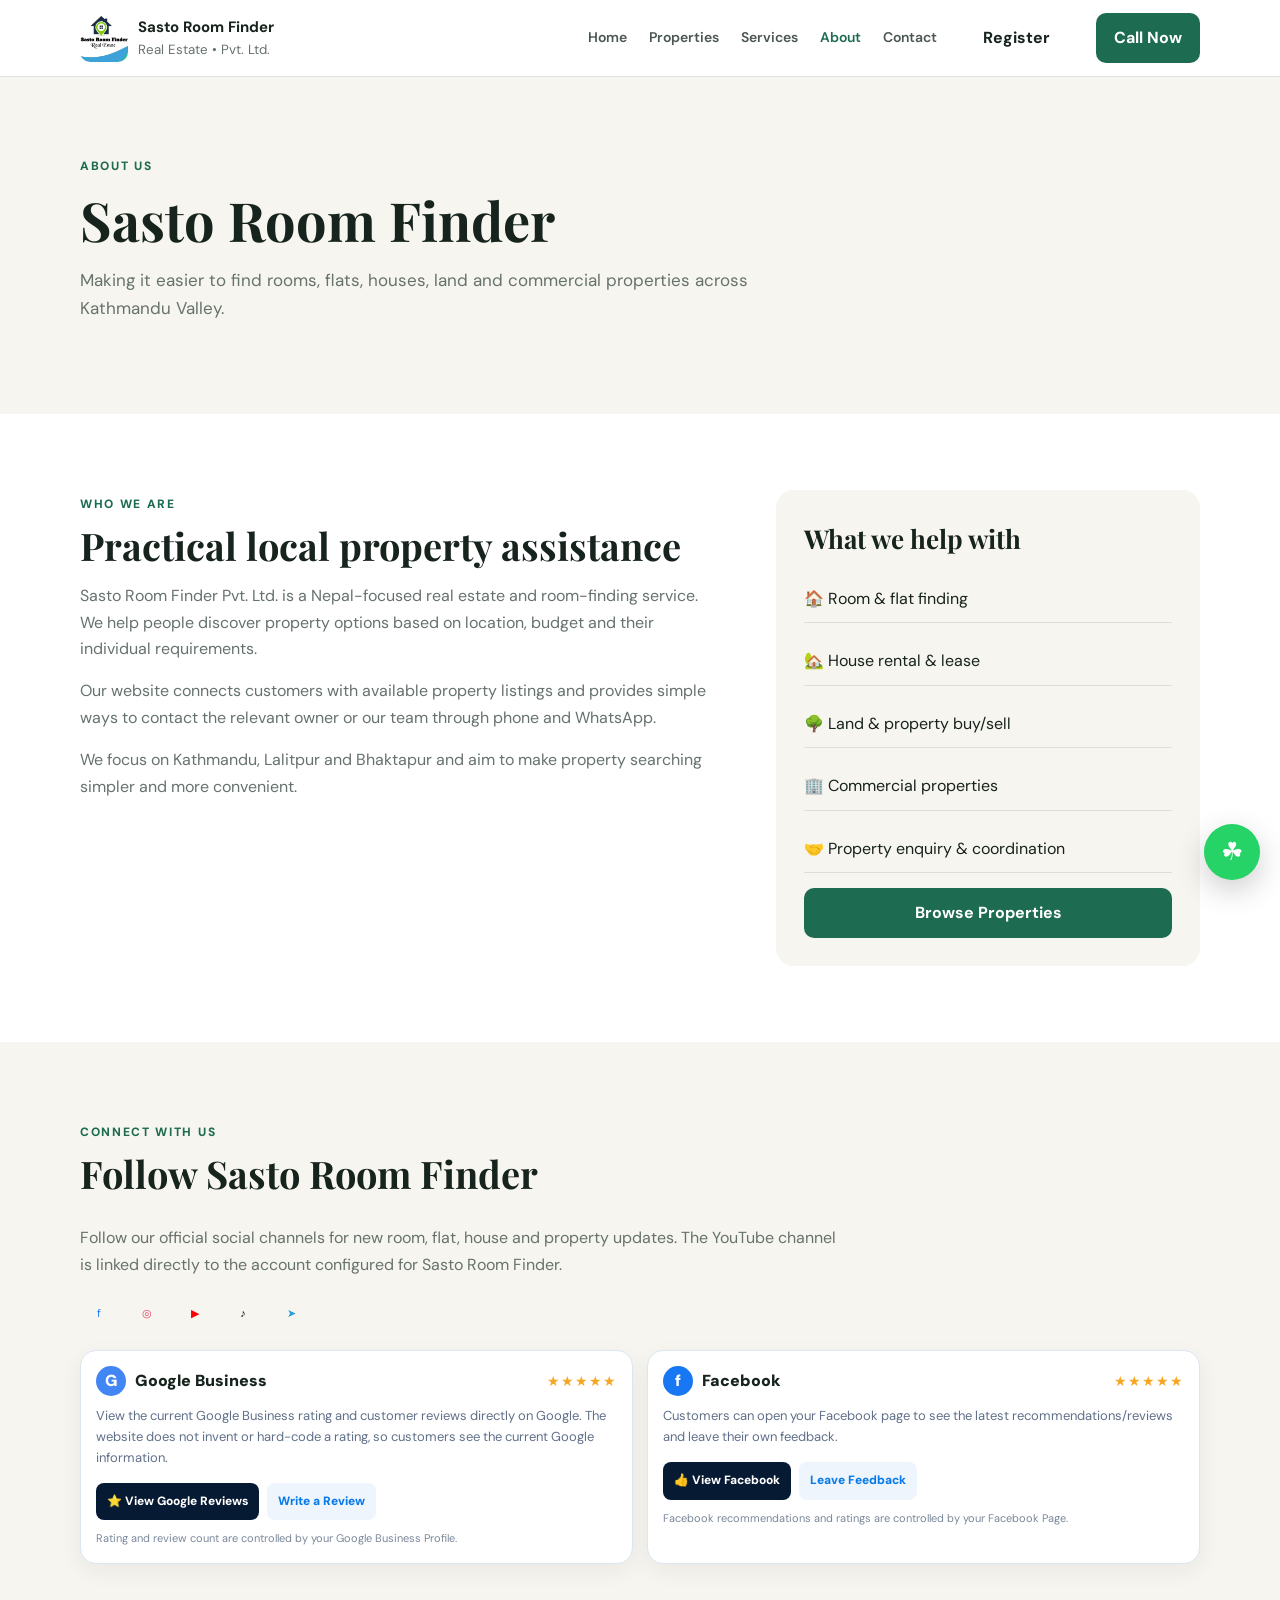
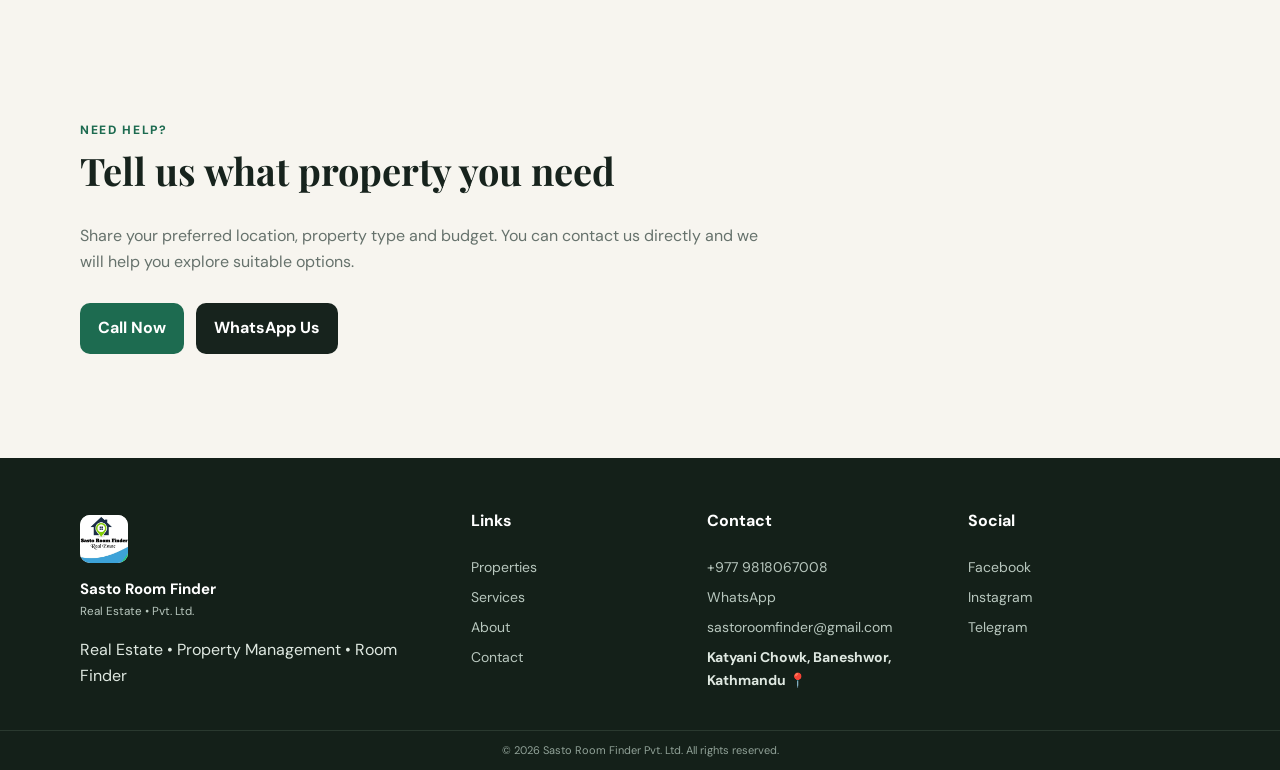
==== about.html @ 605334b8 "Use original-style social media brand icons" ====
<!doctype html>
<html lang="en">
<head>
<meta charset="utf-8">
<meta name="robots" content="index,follow,max-image-preview:large,max-snippet:-1,max-video-preview:-1">
  <meta name="theme-color" content="#071a33">
  <meta name="viewport" content="width=device-width,initial-scale=1">
  <link rel="canonical" href="https://www.sastoroomfinder.com.np/about.html">
<title>About | Sasto Room Finder Pvt. Ltd.</title>
  <meta name="description" content="Learn about Sasto Room Finder, a Nepal-focused room and real estate service helping people find properties across Kathmandu, Lalitpur and Bhaktapur.">
  <meta name="keywords" content="Sasto Room Finder Nepal, real estate Kathmandu, room finder Kathmandu, property service Nepal">
<meta property="og:locale" content="en_NP">
<meta property="og:site_name" content="Sasto Room Finder">
<meta property="og:title" content="About | Sasto Room Finder Pvt. Ltd.">
  <meta property="og:description" content="Learn about Sasto Room Finder, a Nepal-focused room and real estate service helping people find properties across Kathmandu, Lalitpur and Bhaktapur.">
  <meta property="og:type" content="website">
  <meta property="og:url" content="https://www.sastoroomfinder.com.np/about.html">
  <meta property="og:image" content="https://www.sastoroomfinder.com.np/official-logo.jpg">
  <meta name="twitter:card" content="summary">
  <link rel="stylesheet" href="styles.css"><link rel="stylesheet" href="https://cdnjs.cloudflare.com/ajax/libs/font-awesome/6.5.2/css/all.min.css">
<script type="application/ld+json">{"@context":"https://schema.org","@type":"BreadcrumbList","itemListElement":[{"@type":"ListItem","position":1,"name":"Sasto Room Finder","item":"https://www.sastoroomfinder.com.np/"},{"@type":"ListItem","position":2,"name":"About","item":"https://www.sastoroomfinder.com.np/about.html"}]}</script>
<style>
.srf-socials{display:flex;align-items:center;flex-wrap:wrap;gap:10px;margin-top:14px}
.srf-social{display:inline-flex;align-items:center;justify-content:center;width:38px;height:38px;border:0;border-radius:50%;background:transparent;color:#071a33;text-decoration:none;font-size:21px;line-height:1;transition:transform .2s,opacity .2s}
.srf-social:hover{transform:translateY(-2px);opacity:.82}
.srf-social .srf-icon{display:inline-flex;align-items:center;justify-content:center;width:auto;height:auto;border-radius:0;background:transparent!important;color:inherit!important;font-size:inherit;font-weight:400}
.srf-fb{color:#1877f2}.srf-ig{color:#E4405F}.srf-yt{color:#FF0000}.srf-tt{color:#111}.srf-tg{color:#229ED9}
.srf-reviews{margin-top:18px;display:grid;grid-template-columns:repeat(2,minmax(0,1fr));gap:14px}
.srf-review-card{background:#fff;border:1px solid #dbe6f1;border-radius:16px;padding:15px;box-shadow:0 7px 22px rgba(7,26,51,.06)}
.srf-review-head{display:flex;align-items:center;justify-content:space-between;gap:10px}.srf-review-brand{display:flex;align-items:center;gap:9px;font-weight:900}.srf-review-brand .srf-icon{width:25px;height:25px}
.srf-stars{letter-spacing:1px;color:#f5a623;font-size:14px}
.srf-review-card p{color:#607089;line-height:1.6;margin:10px 0 14px;font-size:13px}
.srf-review-actions{display:flex;flex-wrap:wrap;gap:8px}.srf-review-actions a{display:inline-flex;align-items:center;gap:6px;padding:9px 11px;border-radius:8px;background:#071a33;color:#fff;text-decoration:none;font-weight:800;font-size:12px}.srf-review-actions a.light{background:#eef5fc;color:#0879e8}
.srf-review-note{font-size:11px;color:#7a8799;margin-top:9px}
@media(max-width:700px){.srf-reviews{grid-template-columns:1fr}.srf-social{width:36px;height:36px;font-size:20px}}.srf-social{padding:4px}.srf-social .srf-icon{width:22px;height:22px;font-size:11px}}
</style></head>
<body>
<header class="topbar">
  <div class="container nav">
    <a class="brand" href="index.html">
      <img class="official-logo" src="official-logo.jpg" alt="Sasto Room Finder Real Estate">
      <span><b>Sasto Room Finder</b><small>Real Estate • Pvt. Ltd.</small></span>
    </a>
    <a class="owner-register-icon" href="owner-register.html" aria-label="House Owner Registration" title="Register as House Owner">👤+</a><button class="menu" aria-label="Open menu" aria-expanded="false">☰</button>
    <nav>
      <a href="index.html">Home</a>
      <a href="properties.html">Properties</a>
      <a href="services.html">Services</a>
      <a class="active" href="about.html">About</a>
      <a href="contact.html">Contact</a>
    </nav>
    <a class="btn btn-light nav-register" href="owner-register.html">Register</a>
    <a class="btn btn-primary nav-call" href="tel:+9779818067008">Call Now</a>
  </div>
</header>

<main>
<section class="page-hero">
  <div class="container">
    <span class="eyebrow">About us</span>
    <h1>Sasto Room Finder</h1>
    <p>Making it easier to find rooms, flats, houses, land and commercial properties across Kathmandu Valley.</p>
  </div>
</section>

<section class="section">
  <div class="container about-grid">
    <div>
      <span class="eyebrow">Who we are</span>
      <h2>Practical local property assistance</h2>
      <p>Sasto Room Finder Pvt. Ltd. is a Nepal-focused real estate and room-finding service. We help people discover property options based on location, budget and their individual requirements.</p>
      <p>Our website connects customers with available property listings and provides simple ways to contact the relevant owner or our team through phone and WhatsApp.</p>
      <p>We focus on Kathmandu, Lalitpur and Bhaktapur and aim to make property searching simpler and more convenient.</p>
    </div>

    <div class="about-box">
      <b>What we help with</b>
      <span>🏠 Room & flat finding</span>
      <span>🏡 House rental & lease</span>
      <span>🌳 Land & property buy/sell</span>
      <span>🏢 Commercial properties</span>
      <span>🤝 Property enquiry & coordination</span>
      <a class="btn btn-primary" href="properties.html">Browse Properties</a>
    </div>
  </div>
</section>

<section class="section alt">
  <div class="container">
    <div class="section-head"><div><span class="eyebrow">Connect with us</span><h2>Follow Sasto Room Finder</h2></div></div>
    <p style="max-width:760px;color:var(--muted)">Follow our official social channels for new room, flat, house and property updates. The YouTube channel is linked directly to the account configured for Sasto Room Finder.</p>
    <div class="srf-socials" aria-label="Sasto Room Finder social media">
<a class="srf-social srf-fb" href="https://www.facebook.com/100064213865360" target="_blank" rel="noopener" aria-label="Facebook" title="Facebook"><span class="srf-icon">f</span></a>
<a class="srf-social srf-ig" href="https://www.instagram.com/sasto_room_finder_official?stkn=MWVwaGZ1cXJmcnh5Zw==" target="_blank" rel="noopener" aria-label="Instagram" title="Instagram"><span class="srf-icon">◎</span></a>
<a class="srf-social srf-yt" href="https://youtube.com/@sastoroomfinder?si=jG1Jx1vw2k0mih7f" target="_blank" rel="noopener" aria-label="YouTube" title="YouTube"><span class="srf-icon">▶</span></a>
<a class="srf-social srf-tt" href="https://www.tiktok.com/@sastoroomfinder" target="_blank" rel="noopener" aria-label="TikTok" title="TikTok"><span class="srf-icon">♪</span></a>
<a class="srf-social srf-tg" href="https://t.me/sastoroomfinder" target="_blank" rel="noopener" aria-label="Telegram" title="Telegram"><span class="srf-icon">➤</span></a>
</div>
    <div class="srf-reviews">
<div class="srf-review-card">
<div class="srf-review-head"><div class="srf-review-brand"><span class="srf-icon" style="background:#4285f4;width:30px;height:30px;border-radius:50%;display:grid;place-items:center;color:#fff;font-weight:900">G</span>Google Business</div><div class="srf-stars" aria-label="Google reviews">★★★★★</div></div>
<p>View the current Google Business rating and customer reviews directly on Google. The website does not invent or hard-code a rating, so customers see the current Google information.</p>
<div class="srf-review-actions"><a href="https://www.google.com/maps/search/?api=1&query=Sasto+Room+Finder+Pvt.+Ltd.%2C+Katyani+Chowk%2C+Baneshwor%2C+Kathmandu" target="_blank" rel="noopener">⭐ View Google Reviews</a><a class="light" href="https://www.google.com/maps/search/?api=1&query=Sasto+Room+Finder+Pvt.+Ltd.%2C+Katyani+Chowk%2C+Baneshwor%2C+Kathmandu" target="_blank" rel="noopener">Write a Review</a></div>
<div class="srf-review-note">Rating and review count are controlled by your Google Business Profile.</div>
</div>
<div class="srf-review-card">
<div class="srf-review-head"><div class="srf-review-brand"><span class="srf-icon" style="background:#1877f2;width:30px;height:30px;border-radius:50%;display:grid;place-items:center;color:#fff;font-weight:900">f</span>Facebook</div><div class="srf-stars" aria-label="Facebook recommendations">★★★★★</div></div>
<p>Customers can open your Facebook page to see the latest recommendations/reviews and leave their own feedback.</p>
<div class="srf-review-actions"><a href="https://www.facebook.com/100064213865360" target="_blank" rel="noopener">👍 View Facebook</a><a class="light" href="https://www.facebook.com/100064213865360" target="_blank" rel="noopener">Leave Feedback</a></div>
<div class="srf-review-note">Facebook recommendations and ratings are controlled by your Facebook Page.</div>
</div>
</div>
  </div>
</section><section class="section alt">
  <div class="container">
    <div class="section-head">
      <div>
        <span class="eyebrow">Need help?</span>
        <h2>Tell us what property you need</h2>
      </div>
    </div>
    <p style="max-width:700px;color:var(--muted)">Share your preferred location, property type and budget. You can contact us directly and we will help you explore suitable options.</p>
    <div class="hero-actions">
      <a class="btn btn-primary" href="tel:+9779818067008">Call Now</a>
      <a class="btn btn-dark" href="https://wa.me/9779818067008" target="_blank" rel="noopener">WhatsApp Us</a>
    </div>
  </div>
</section>
</main>

<footer>
  <div class="container footer-grid">
    <div>
      <a class="brand light-brand" href="index.html">
        <img class="official-logo" src="official-logo.jpg" alt="Sasto Room Finder Real Estate">
        <span><b>Sasto Room Finder</b><small>Real Estate • Pvt. Ltd.</small></span>
      </a>
      <p>Real Estate • Property Management • Room Finder</p>
    </div>
    <div>
      <h4>Links</h4>
      <a href="properties.html">Properties</a>
      <a href="services.html">Services</a>
      <a href="about.html">About</a>
      <a href="contact.html">Contact</a>
    </div>
    <div>
      <h4>Contact</h4>
      <a href="tel:+9779818067008">+977 9818067008</a>
      <a href="https://wa.me/9779818067008" target="_blank" rel="noopener">WhatsApp</a>
      <a href="mailto:sastoroomfinder@gmail.com">sastoroomfinder@gmail.com</a>
      <a href="https://www.google.com/maps/search/?api=1&query=Sasto+Room+Finder+Pvt.+Ltd.%2C+Katyani+Chowk%2C+Baneshwor%2C+Kathmandu" target="_blank" rel="noopener">Katyani Chowk, Baneshwor, Kathmandu 📍</a>
    </div>
    <div>
      <h4>Social</h4>
      <a href="https://www.facebook.com/100064213865360" target="_blank" rel="noopener">Facebook</a>
      <a href="https://www.instagram.com/sasto_room_finder_official?stkn=MWVwaGZ1cXJmcnh5Zw==" target="_blank" rel="noopener">Instagram</a>
      <a href="https://t.me/sastoroomfinder" target="_blank" rel="noopener">Telegram</a>
    </div>
  </div>
  <div class="copyright">© 2026 Sasto Room Finder Pvt. Ltd. All rights reserved.</div>
</footer>

<a class="floating-wa" href="https://wa.me/9779818067008" target="_blank" aria-label="WhatsApp">☘</a>

<script src="script.js"></script>
</body>
</html>
---- styles.css ----
@import url('https://fonts.googleapis.com/css2?family=DM+Sans:wght@400;500;600;700&family=Playfair+Display:wght@600;700&display=swap');
:root{--ink:#17231d;--muted:#66726c;--brand:#1d6b50;--brand2:#124a38;--cream:#f7f5ef;--line:#dfe4df;--white:#fff}*{box-sizing:border-box}body{margin:0;color:var(--ink);font-family:'DM Sans',sans-serif;background:#fff;line-height:1.65}a{color:inherit;text-decoration:none}.container{width:min(1120px,92%);margin:auto}.topbar{position:sticky;top:0;z-index:10;background:rgba(255,255,255,.96);backdrop-filter:blur(12px);border-bottom:1px solid var(--line)}.nav{height:76px;display:flex;align-items:center;gap:28px}.brand{display:flex;align-items:center;gap:10px;min-width:220px}.brand-mark{display:grid;place-items:center;width:44px;height:44px;border-radius:12px;background:var(--brand);color:#fff;font-weight:800;font-size:12px}.brand-logo{width:52px;height:52px;object-fit:contain;border-radius:12px;background:#fff;border:1px solid var(--line)}.brand b{display:block;font-size:15px}.brand small{display:block;color:var(--muted)}nav{display:flex;gap:22px;margin-left:auto}nav a{font-weight:600;font-size:14px;color:#4b5650}nav a:hover,nav a.active{color:var(--brand)}.btn{display:inline-flex;align-items:center;justify-content:center;border:0;border-radius:10px;padding:12px 18px;font-weight:700;cursor:pointer;font-family:inherit}.btn-primary{background:var(--brand);color:#fff}.btn-dark{background:var(--ink);color:#fff}.btn-light{background:#fff;color:var(--ink)}.btn-outline-light{border:1px solid rgba(255,255,255,.65);color:#fff;margin-left:10px}.full{width:100%}.menu{display:none;background:none;border:0;font-size:24px}.hero{background:linear-gradient(135deg,#eff5ef,#faf8f1);padding:80px 0}.hero-grid{display:grid;grid-template-columns:1.15fr .85fr;gap:60px;align-items:center}.eyebrow,.mini-label{font-size:12px;text-transform:uppercase;letter-spacing:.14em;color:var(--brand);font-weight:800}.hero h1,.page-hero h1{font-family:'Playfair Display',serif;font-size:clamp(42px,6vw,70px);line-height:1.05;margin:14px 0}.hero h1 em{color:var(--brand);font-style:normal}.lead{font-size:18px;color:var(--muted);max-width:650px}.hero-actions{display:flex;gap:12px;margin:28px 0}.trust-row{display:flex;flex-wrap:wrap;gap:15px;color:#56625b;font-size:13px}.search-card{background:#fff;padding:28px;border:1px solid var(--line);border-radius:20px;box-shadow:0 20px 60px rgba(23,35,29,.08)}.search-card h2{margin:8px 0 20px}.search-card label,.contact-form label{display:block;font-size:13px;font-weight:700;margin:14px 0}.search-card input,.filters input,.filters select,.contact-form input,.contact-form select,.contact-form textarea{width:100%;margin-top:6px;padding:13px 14px;border:1px solid #d7ddd8;border-radius:9px;font:inherit;background:#fff}.chips{display:flex;gap:8px;flex-wrap:wrap;margin-bottom:14px}.chips a{padding:7px 10px;border:1px solid var(--line);border-radius:20px;font-size:12px}.section{padding:76px 0}.alt{background:var(--cream)}.section-head{display:flex;justify-content:space-between;align-items:end;margin-bottom:30px}.section h2{font-family:'Playfair Display',serif;font-size:38px;line-height:1.15;margin:7px 0 0}.text-link{color:var(--brand);font-weight:700}.cards{display:grid;grid-template-columns:repeat(3,1fr);gap:18px}.card{border:1px solid var(--line);padding:26px;border-radius:16px;background:#fff}.icon,.big-icon{font-size:30px}.card h3{margin-bottom:7px}.card p{color:var(--muted);margin:0}.property-grid{display:grid;grid-template-columns:repeat(4,1fr);gap:14px}.property-tile{background:#fff;border:1px solid var(--line);padding:25px;border-radius:15px;min-height:150px;display:flex;flex-direction:column;justify-content:end}.property-tile span{color:var(--brand);font-size:12px;font-weight:800}.property-tile b{font-size:20px;margin-top:8px}.property-tile small{color:var(--muted)}.rating{display:grid;grid-template-columns:1fr 360px;gap:50px;align-items:center}.rating-box{text-align:center;border:1px solid var(--line);border-radius:18px;padding:28px}.rating-box strong{font-size:54px;display:block}.stars{letter-spacing:5px;font-size:22px}.rating-box span,.rating-box small{display:block;color:var(--muted)}.rating-box small{font-size:11px;margin-top:10px}.cta{background:var(--brand);color:#fff;padding:60px 0}.cta h2{font-family:'Playfair Display',serif;font-size:40px;margin:5px 0}.cta p{opacity:.82}.cta-inner{display:flex;align-items:center;justify-content:space-between;gap:30px}.page-hero{background:var(--cream);padding:75px 0}.page-hero h1{font-size:54px}.page-hero p{max-width:700px;color:var(--muted);font-size:17px}.filters{display:grid;grid-template-columns:1fr 200px 130px;gap:10px;margin-bottom:28px}.listing-grid{display:grid;grid-template-columns:repeat(3,1fr);gap:18px}.listing{border:1px solid var(--line);border-radius:16px;overflow:hidden;background:#fff}.listing-photo{height:180px;background:linear-gradient(135deg,#dbe9df,#f0e7d7);display:grid;place-items:center;font-size:44px}.listing-body{padding:18px}.listing-body h3{margin:0 0 5px}.listing-body p{margin:4px 0;color:var(--muted);font-size:13px}.listing-price{font-weight:800;color:var(--brand);margin-top:12px}.service-list{display:grid;grid-template-columns:1fr 1fr;gap:18px}.service-list article{display:flex;gap:20px;border:1px solid var(--line);padding:25px;border-radius:16px}.service-list h2{font-family:'Playfair Display',serif;margin:0 0 6px}.service-list p{color:var(--muted);margin:0}.about-grid{display:grid;grid-template-columns:1.2fr .8fr;gap:60px}.about-grid p{color:var(--muted)}.about-box{background:var(--cream);border-radius:18px;padding:28px;display:flex;flex-direction:column;gap:15px}.about-box b{font-family:'Playfair Display',serif;font-size:26px}.about-box span{padding:10px 0;border-bottom:1px solid #ddd}.contact-grid{display:grid;grid-template-columns:.8fr 1.2fr;gap:40px}.contact-card{display:flex;gap:15px;padding:18px 0;border-bottom:1px solid var(--line)}.contact-card span{font-size:25px}.contact-card b{display:block}.contact-card a{color:var(--brand);font-weight:700}.contact-card p{margin:0;color:var(--muted)}.contact-form{border:1px solid var(--line);border-radius:18px;padding:28px}.contact-form h2{font-family:'Playfair Display',serif}.socials{display:flex;gap:10px;margin-top:20px;flex-wrap:wrap}.socials a{border:1px solid var(--line);padding:9px 13px;border-radius:20px}.floating-wa{position:fixed;right:20px;bottom:20px;width:56px;height:56px;border-radius:50%;background:#25d366;color:#fff;display:grid;place-items:center;font-size:25px;box-shadow:0 10px 30px rgba(0,0,0,.2);z-index:20}footer{background:#142019;color:#dfe8e1;padding:50px 0 0}.footer-grid{display:grid;grid-template-columns:1.4fr .8fr .9fr .9fr;gap:30px}.footer-grid h4{color:#fff;margin-top:0}.footer-grid a,.footer-grid span{display:block;color:#b8c7be;margin:7px 0;font-size:14px}.light-brand b{color:#fff}.light-brand small{color:#b8c7be}.copyright{border-top:1px solid #2a392f;margin-top:24px;padding:12px 0;text-align:center;color:#91a298;font-size:11px;line-height:1.35}@media(max-width:800px){.nav{height:68px}.nav-call,nav{display:none}.menu{display:block;margin-left:auto}.hero-grid,.rating,.about-grid,.contact-grid{grid-template-columns:1fr}.hero{padding:55px 0}.cards,.listing-grid,.property-grid,.service-list,.footer-grid{grid-template-columns:1fr 1fr}.section{padding:55px 0}.cta-inner{display:block}.cta .btn{margin-top:15px}.filters{grid-template-columns:1fr}.page-hero h1{font-size:44px}}@media(max-width:520px){.cards,.listing-grid,.property-grid,.service-list,.footer-grid{grid-template-columns:1fr}.hero-actions{flex-direction:column}.hero-actions .btn{width:100%}.brand{min-width:0}.brand b{font-size:13px}.section h2{font-size:32px}}

.official-logo{width:48px;height:48px;object-fit:contain;border-radius:10px;background:#fff}
.light-brand .official-logo{background:#fff}

.brand-details{padding-top:20px}.business-card-grid{display:grid;grid-template-columns:1fr 1fr;gap:50px;align-items:center}.business-card-grid h2{margin-bottom:18px}.business-card-grid p{color:var(--muted);margin:8px 0}.business-card-grid a{color:var(--brand);font-weight:700}.official-card,.contact-card-image{width:100%;height:auto;border-radius:18px;border:1px solid var(--line);box-shadow:0 20px 60px rgba(23,35,29,.10)}.contact-card-image{margin:20px 0 0}.rating-box strong{font-size:34px;letter-spacing:2px}.rating-box .stars{letter-spacing:0;font-size:14px;color:var(--muted);font-weight:700;margin-top:8px}@media(max-width:800px){.business-card-grid{grid-template-columns:1fr}.brand-logo{width:46px;height:46px}}

/* House owner registration shortcut */
.owner-register-icon{display:none;align-items:center;justify-content:center;width:40px;height:40px;border:1px solid var(--line);border-radius:11px;background:#f3f8ff;color:var(--brand2);font-size:19px;font-weight:800;flex:0 0 auto}
@media(max-width:800px){.owner-register-icon{display:inline-flex}.nav-register{display:none!important}}

/* Reliable mobile public navigation */
@media(max-width:800px){
  .topbar .nav{position:relative}
  .topbar .menu{position:relative;z-index:100001;display:block;margin-left:auto;width:44px;height:44px;padding:0;line-height:44px;text-align:center;cursor:pointer}
  .topbar nav.srf-menu-open{display:flex!important;position:absolute!important;top:68px!important;left:10px!important;right:10px!important;width:auto!important;height:auto!important;margin:0!important;z-index:100000!important;flex-direction:column!important;align-items:stretch!important;gap:4px!important;padding:10px!important;background:#fff!important;border:1px solid var(--line)!important;border-radius:14px!important;box-shadow:0 14px 35px rgba(7,52,124,.18)!important}
  .topbar nav.srf-menu-open a{display:block!important;padding:12px 13px!important;border-radius:9px!important;color:var(--ink)!important}
  .topbar nav.srf-menu-open a:hover,.topbar nav.srf-menu-open a.active{background:#edf6ff!important;color:#0879e8!important}
}


/* Compact footer/location links */
.footer-grid .copyright,.copyright{max-width:100%;overflow-wrap:anywhere}
.footer-grid a[href*="google.com/maps"]{color:#dfe8e1;font-weight:700}
@media(max-width:520px){footer{padding-top:36px}.footer-grid{gap:20px}.copyright{padding:10px 8px;font-size:10px}.footer-grid a,.footer-grid span{font-size:13px}}
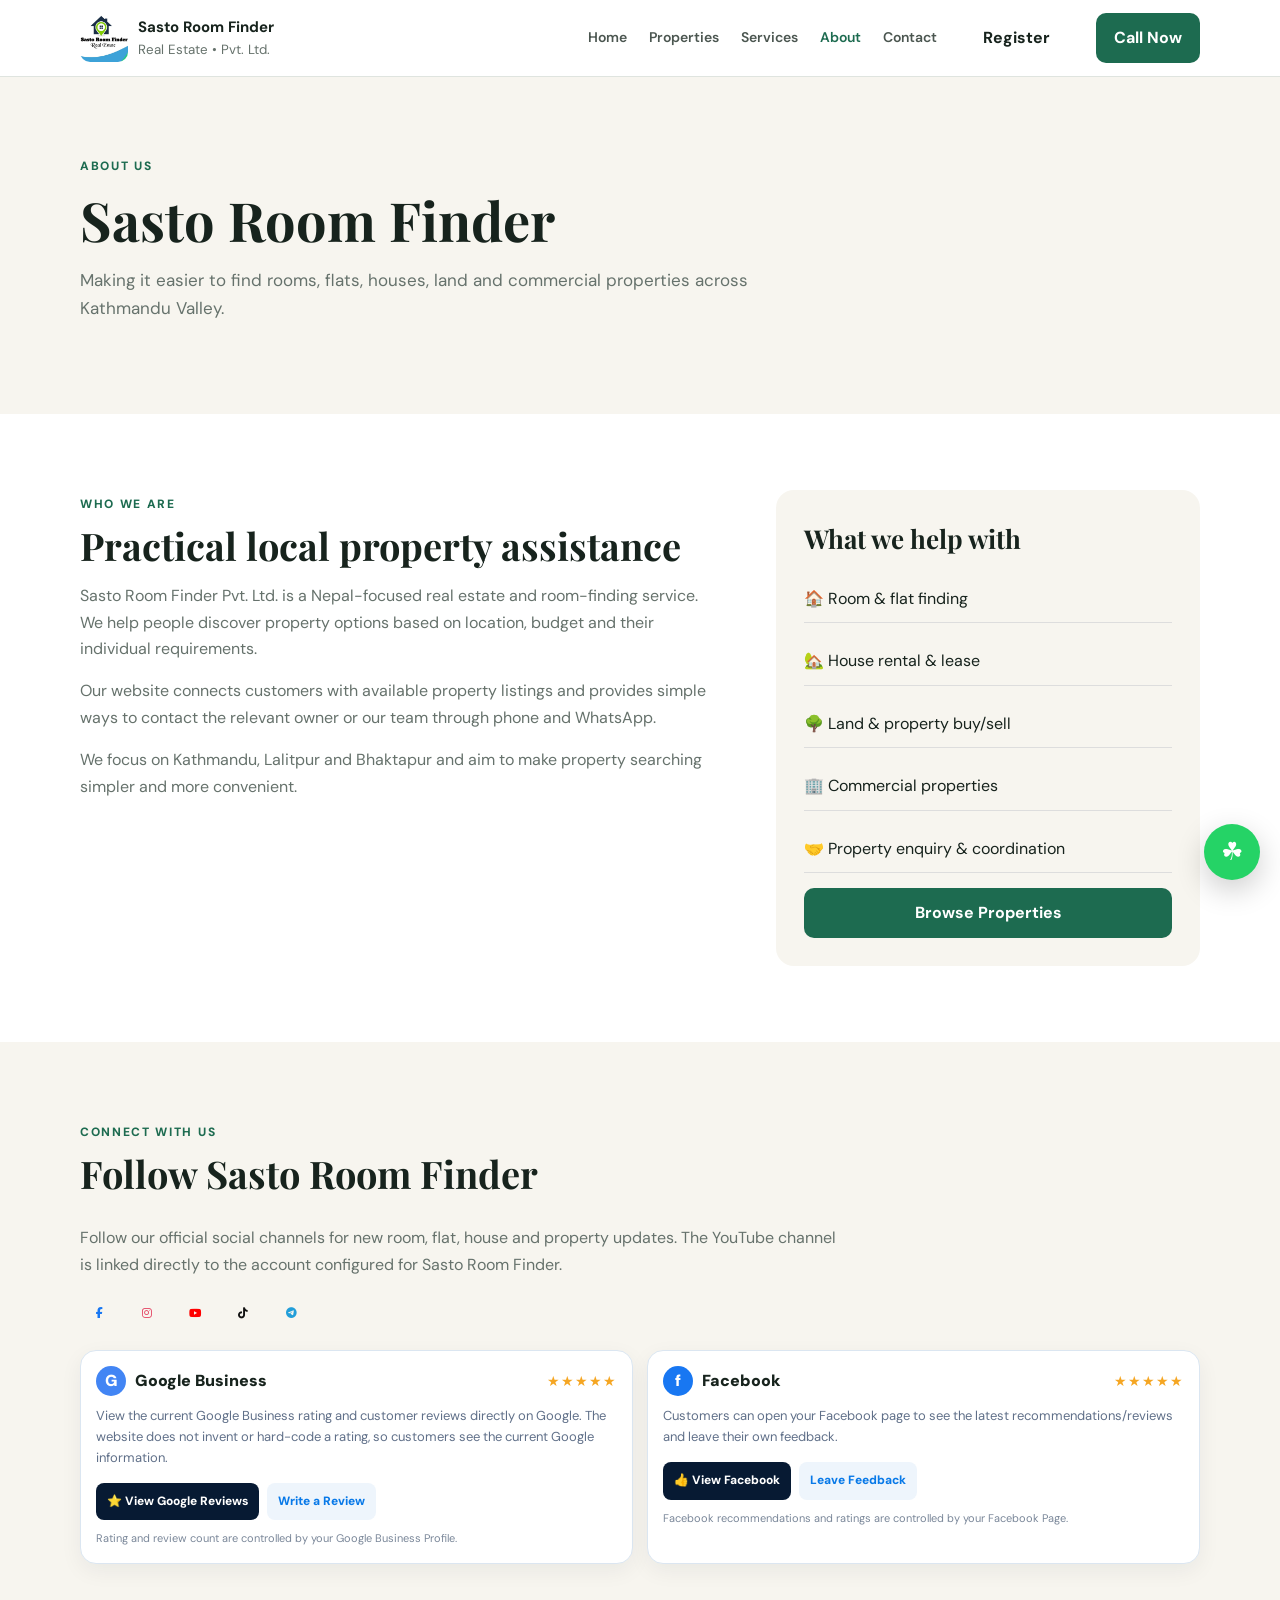
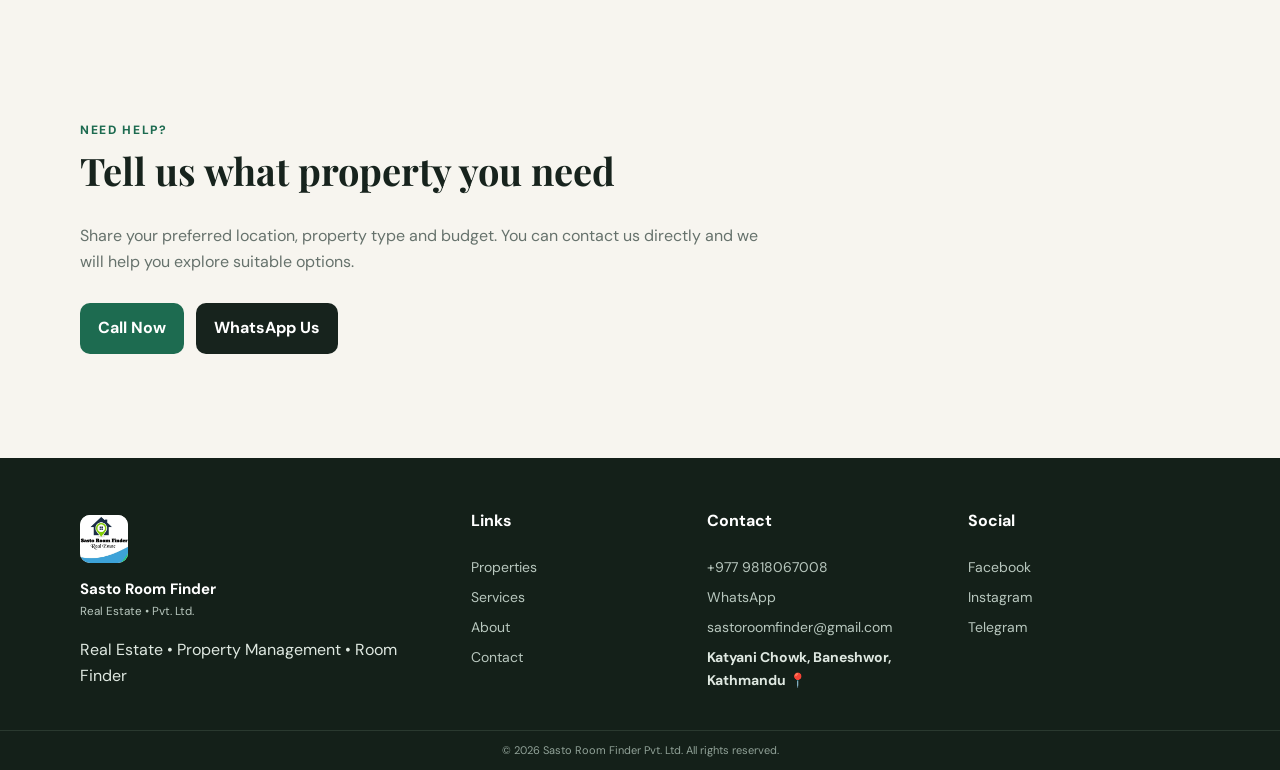
==== commit 7aaf535a: "Fix social icons, links, and admin dashboard access" ====
--- a/about.html
+++ b/about.html
@@ -90,11 +90,11 @@
     <div class="section-head"><div><span class="eyebrow">Connect with us</span><h2>Follow Sasto Room Finder</h2></div></div>
     <p style="max-width:760px;color:var(--muted)">Follow our official social channels for new room, flat, house and property updates. The YouTube channel is linked directly to the account configured for Sasto Room Finder.</p>
     <div class="srf-socials" aria-label="Sasto Room Finder social media">
-<a class="srf-social srf-fb" href="https://www.facebook.com/100064213865360" target="_blank" rel="noopener" aria-label="Facebook" title="Facebook"><span class="srf-icon">f</span></a>
-<a class="srf-social srf-ig" href="https://www.instagram.com/sasto_room_finder_official?stkn=MWVwaGZ1cXJmcnh5Zw==" target="_blank" rel="noopener" aria-label="Instagram" title="Instagram"><span class="srf-icon">◎</span></a>
-<a class="srf-social srf-yt" href="https://youtube.com/@sastoroomfinder?si=jG1Jx1vw2k0mih7f" target="_blank" rel="noopener" aria-label="YouTube" title="YouTube"><span class="srf-icon">▶</span></a>
-<a class="srf-social srf-tt" href="https://www.tiktok.com/@sastoroomfinder" target="_blank" rel="noopener" aria-label="TikTok" title="TikTok"><span class="srf-icon">♪</span></a>
-<a class="srf-social srf-tg" href="https://t.me/sastoroomfinder" target="_blank" rel="noopener" aria-label="Telegram" title="Telegram"><span class="srf-icon">➤</span></a>
+<a class="srf-social srf-fb" href="https://www.facebook.com/100064213865360" target="_blank" rel="noopener" aria-label="Facebook" title="Facebook"><span class="srf-icon"><i class="fa-brands fa-facebook-f" aria-hidden="true"></i></span></a>
+<a class="srf-social srf-ig" href="https://www.instagram.com/sasto_room_finder_official?stkn=MWVwaGZ1cXJmcnh5Zw==" target="_blank" rel="noopener" aria-label="Instagram" title="Instagram"><span class="srf-icon"><i class="fa-brands fa-instagram" aria-hidden="true"></i></span></a>
+<a class="srf-social srf-yt" href="https://youtube.com/@sastoroomfinder?si=jG1Jx1vw2k0mih7f" target="_blank" rel="noopener" aria-label="YouTube" title="YouTube"><span class="srf-icon"><i class="fa-brands fa-youtube" aria-hidden="true"></i></span></a>
+<a class="srf-social srf-tt" href="https://www.tiktok.com/@sastoroomfinder" target="_blank" rel="noopener" aria-label="TikTok" title="TikTok"><span class="srf-icon"><i class="fa-brands fa-tiktok" aria-hidden="true"></i></span></a>
+<a class="srf-social srf-tg" href="https://t.me/sastoroomfinder" target="_blank" rel="noopener" aria-label="Telegram" title="Telegram"><span class="srf-icon"><i class="fa-brands fa-telegram" aria-hidden="true"></i></span></a>
 </div>
     <div class="srf-reviews">
 <div class="srf-review-card">
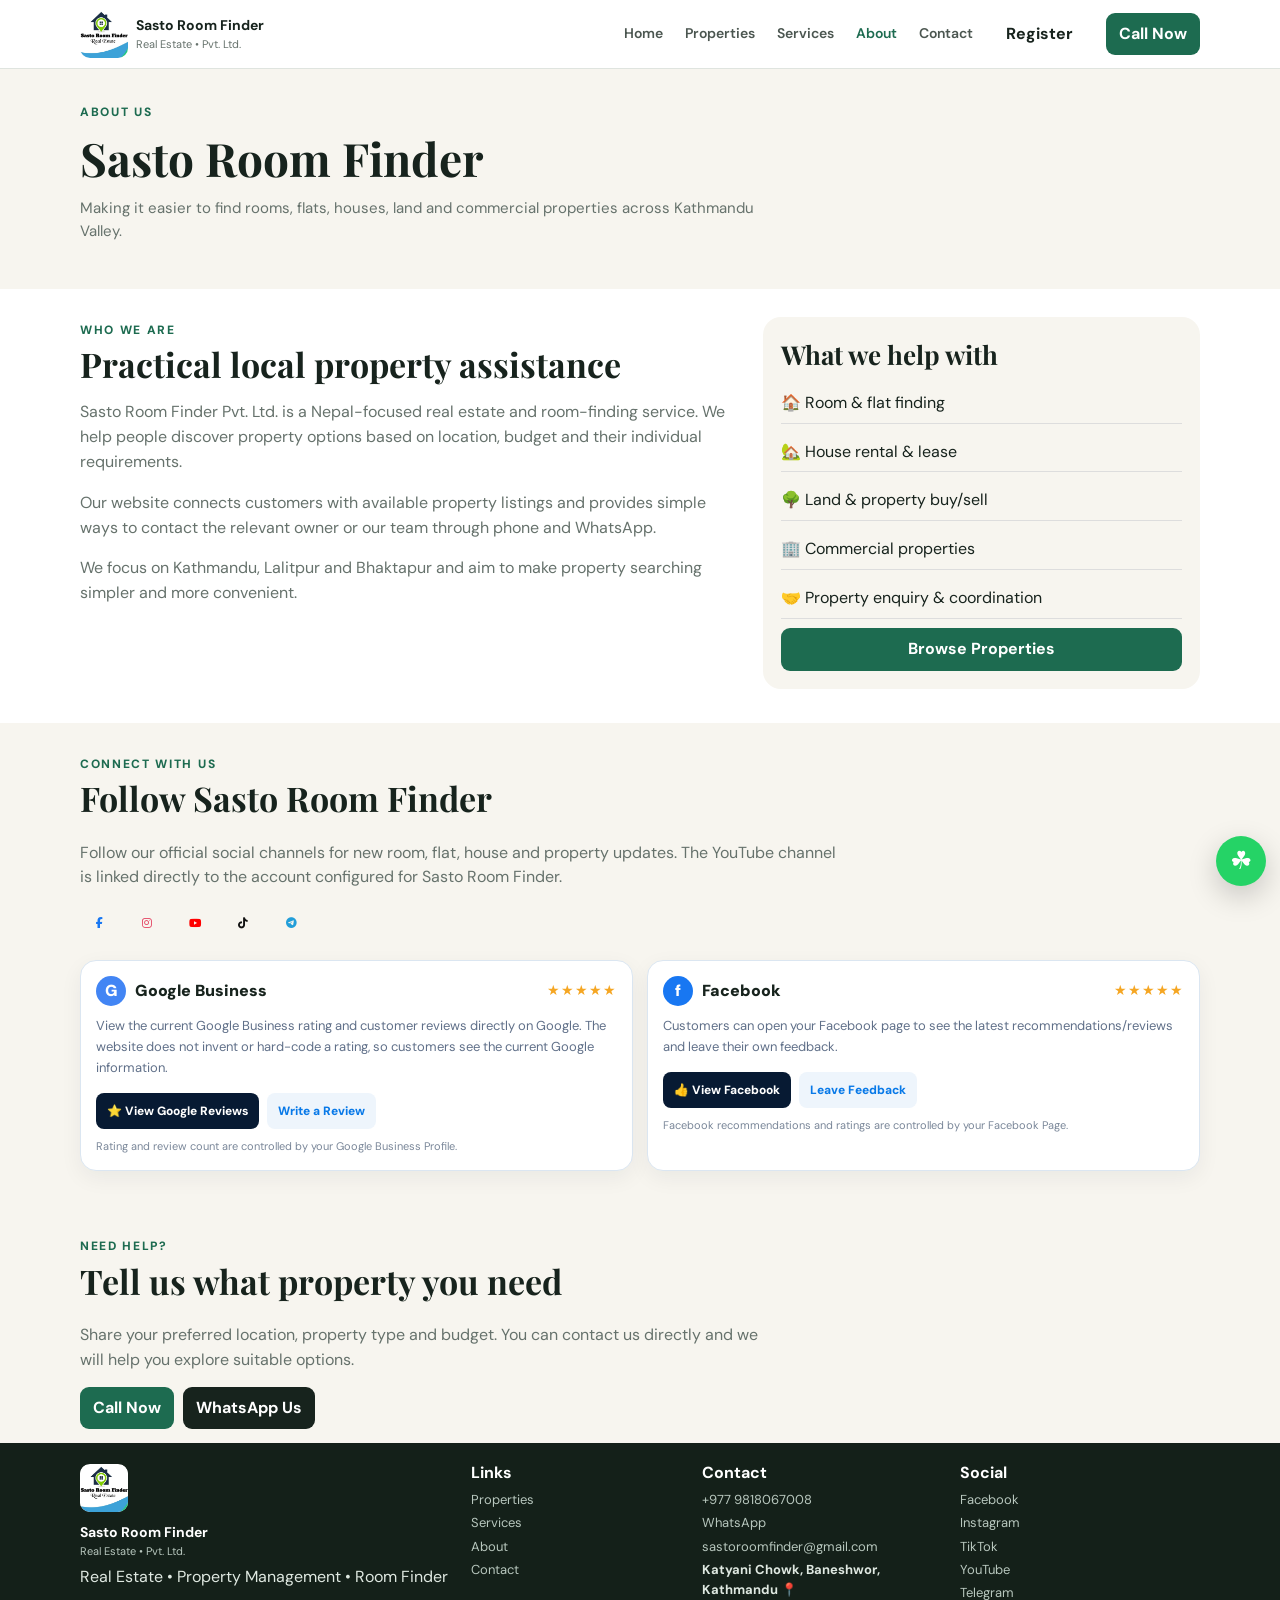
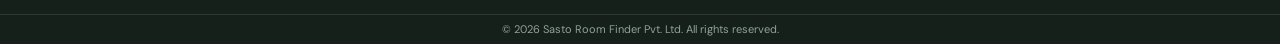
==== commit 871c1447: "Add TikTok and YouTube links to About footer social links" ====
--- a/about.html
+++ b/about.html
@@ -153,9 +153,11 @@
     </div>
     <div>
       <h4>Social</h4>
-      <a href="https://www.facebook.com/100064213865360" target="_blank" rel="noopener">Facebook</a>
-      <a href="https://www.instagram.com/sasto_room_finder_official?stkn=MWVwaGZ1cXJmcnh5Zw==" target="_blank" rel="noopener">Instagram</a>
-      <a href="https://t.me/sastoroomfinder" target="_blank" rel="noopener">Telegram</a>
+      <a href="https://www.facebook.com/100064213865360" target="_blank" rel="noopener" aria-label="Facebook">Facebook</a>
+      <a href="https://www.instagram.com/sasto_room_finder_official?stkn=MWVwaGZ1cXJmcnh5Zw==" target="_blank" rel="noopener" aria-label="Instagram">Instagram</a>
+      <a href="https://www.tiktok.com/@sastoroomfinder" target="_blank" rel="noopener" aria-label="TikTok">TikTok</a>
+      <a href="https://youtube.com/@sastoroomfinder?si=jG1Jx1vw2k0mih7f" target="_blank" rel="noopener" aria-label="YouTube">YouTube</a>
+      <a href="https://t.me/sastoroomfinder" target="_blank" rel="noopener" aria-label="Telegram">Telegram</a>
     </div>
   </div>
   <div class="copyright">© 2026 Sasto Room Finder Pvt. Ltd. All rights reserved.</div>
@@ -163,6 +165,6 @@
 
 <a class="floating-wa" href="https://wa.me/9779818067008" target="_blank" aria-label="WhatsApp">☘</a>
 
-<script src="script.js"></script>
+<script src="script.js?v=20260924"></script>
 </body>
 </html>
--- a/styles.css
+++ b/styles.css
@@ -1,5 +1,5 @@
 @import url('https://fonts.googleapis.com/css2?family=DM+Sans:wght@400;500;600;700&family=Playfair+Display:wght@600;700&display=swap');
-:root{--ink:#17231d;--muted:#66726c;--brand:#1d6b50;--brand2:#124a38;--cream:#f7f5ef;--line:#dfe4df;--white:#fff}*{box-sizing:border-box}body{margin:0;color:var(--ink);font-family:'DM Sans',sans-serif;background:#fff;line-height:1.65}a{color:inherit;text-decoration:none}.container{width:min(1120px,92%);margin:auto}.topbar{position:sticky;top:0;z-index:10;background:rgba(255,255,255,.96);backdrop-filter:blur(12px);border-bottom:1px solid var(--line)}.nav{height:76px;display:flex;align-items:center;gap:28px}.brand{display:flex;align-items:center;gap:10px;min-width:220px}.brand-mark{display:grid;place-items:center;width:44px;height:44px;border-radius:12px;background:var(--brand);color:#fff;font-weight:800;font-size:12px}.brand-logo{width:52px;height:52px;object-fit:contain;border-radius:12px;background:#fff;border:1px solid var(--line)}.brand b{display:block;font-size:15px}.brand small{display:block;color:var(--muted)}nav{display:flex;gap:22px;margin-left:auto}nav a{font-weight:600;font-size:14px;color:#4b5650}nav a:hover,nav a.active{color:var(--brand)}.btn{display:inline-flex;align-items:center;justify-content:center;border:0;border-radius:10px;padding:12px 18px;font-weight:700;cursor:pointer;font-family:inherit}.btn-primary{background:var(--brand);color:#fff}.btn-dark{background:var(--ink);color:#fff}.btn-light{background:#fff;color:var(--ink)}.btn-outline-light{border:1px solid rgba(255,255,255,.65);color:#fff;margin-left:10px}.full{width:100%}.menu{display:none;background:none;border:0;font-size:24px}.hero{background:linear-gradient(135deg,#eff5ef,#faf8f1);padding:80px 0}.hero-grid{display:grid;grid-template-columns:1.15fr .85fr;gap:60px;align-items:center}.eyebrow,.mini-label{font-size:12px;text-transform:uppercase;letter-spacing:.14em;color:var(--brand);font-weight:800}.hero h1,.page-hero h1{font-family:'Playfair Display',serif;font-size:clamp(42px,6vw,70px);line-height:1.05;margin:14px 0}.hero h1 em{color:var(--brand);font-style:normal}.lead{font-size:18px;color:var(--muted);max-width:650px}.hero-actions{display:flex;gap:12px;margin:28px 0}.trust-row{display:flex;flex-wrap:wrap;gap:15px;color:#56625b;font-size:13px}.search-card{background:#fff;padding:28px;border:1px solid var(--line);border-radius:20px;box-shadow:0 20px 60px rgba(23,35,29,.08)}.search-card h2{margin:8px 0 20px}.search-card label,.contact-form label{display:block;font-size:13px;font-weight:700;margin:14px 0}.search-card input,.filters input,.filters select,.contact-form input,.contact-form select,.contact-form textarea{width:100%;margin-top:6px;padding:13px 14px;border:1px solid #d7ddd8;border-radius:9px;font:inherit;background:#fff}.chips{display:flex;gap:8px;flex-wrap:wrap;margin-bottom:14px}.chips a{padding:7px 10px;border:1px solid var(--line);border-radius:20px;font-size:12px}.section{padding:76px 0}.alt{background:var(--cream)}.section-head{display:flex;justify-content:space-between;align-items:end;margin-bottom:30px}.section h2{font-family:'Playfair Display',serif;font-size:38px;line-height:1.15;margin:7px 0 0}.text-link{color:var(--brand);font-weight:700}.cards{display:grid;grid-template-columns:repeat(3,1fr);gap:18px}.card{border:1px solid var(--line);padding:26px;border-radius:16px;background:#fff}.icon,.big-icon{font-size:30px}.card h3{margin-bottom:7px}.card p{color:var(--muted);margin:0}.property-grid{display:grid;grid-template-columns:repeat(4,1fr);gap:14px}.property-tile{background:#fff;border:1px solid var(--line);padding:25px;border-radius:15px;min-height:150px;display:flex;flex-direction:column;justify-content:end}.property-tile span{color:var(--brand);font-size:12px;font-weight:800}.property-tile b{font-size:20px;margin-top:8px}.property-tile small{color:var(--muted)}.rating{display:grid;grid-template-columns:1fr 360px;gap:50px;align-items:center}.rating-box{text-align:center;border:1px solid var(--line);border-radius:18px;padding:28px}.rating-box strong{font-size:54px;display:block}.stars{letter-spacing:5px;font-size:22px}.rating-box span,.rating-box small{display:block;color:var(--muted)}.rating-box small{font-size:11px;margin-top:10px}.cta{background:var(--brand);color:#fff;padding:60px 0}.cta h2{font-family:'Playfair Display',serif;font-size:40px;margin:5px 0}.cta p{opacity:.82}.cta-inner{display:flex;align-items:center;justify-content:space-between;gap:30px}.page-hero{background:var(--cream);padding:75px 0}.page-hero h1{font-size:54px}.page-hero p{max-width:700px;color:var(--muted);font-size:17px}.filters{display:grid;grid-template-columns:1fr 200px 130px;gap:10px;margin-bottom:28px}.listing-grid{display:grid;grid-template-columns:repeat(3,1fr);gap:18px}.listing{border:1px solid var(--line);border-radius:16px;overflow:hidden;background:#fff}.listing-photo{height:180px;background:linear-gradient(135deg,#dbe9df,#f0e7d7);display:grid;place-items:center;font-size:44px}.listing-body{padding:18px}.listing-body h3{margin:0 0 5px}.listing-body p{margin:4px 0;color:var(--muted);font-size:13px}.listing-price{font-weight:800;color:var(--brand);margin-top:12px}.service-list{display:grid;grid-template-columns:1fr 1fr;gap:18px}.service-list article{display:flex;gap:20px;border:1px solid var(--line);padding:25px;border-radius:16px}.service-list h2{font-family:'Playfair Display',serif;margin:0 0 6px}.service-list p{color:var(--muted);margin:0}.about-grid{display:grid;grid-template-columns:1.2fr .8fr;gap:60px}.about-grid p{color:var(--muted)}.about-box{background:var(--cream);border-radius:18px;padding:28px;display:flex;flex-direction:column;gap:15px}.about-box b{font-family:'Playfair Display',serif;font-size:26px}.about-box span{padding:10px 0;border-bottom:1px solid #ddd}.contact-grid{display:grid;grid-template-columns:.8fr 1.2fr;gap:40px}.contact-card{display:flex;gap:15px;padding:18px 0;border-bottom:1px solid var(--line)}.contact-card span{font-size:25px}.contact-card b{display:block}.contact-card a{color:var(--brand);font-weight:700}.contact-card p{margin:0;color:var(--muted)}.contact-form{border:1px solid var(--line);border-radius:18px;padding:28px}.contact-form h2{font-family:'Playfair Display',serif}.socials{display:flex;gap:10px;margin-top:20px;flex-wrap:wrap}.socials a{border:1px solid var(--line);padding:9px 13px;border-radius:20px}.floating-wa{position:fixed;right:20px;bottom:20px;width:56px;height:56px;border-radius:50%;background:#25d366;color:#fff;display:grid;place-items:center;font-size:25px;box-shadow:0 10px 30px rgba(0,0,0,.2);z-index:20}footer{background:#142019;color:#dfe8e1;padding:50px 0 0}.footer-grid{display:grid;grid-template-columns:1.4fr .8fr .9fr .9fr;gap:30px}.footer-grid h4{color:#fff;margin-top:0}.footer-grid a,.footer-grid span{display:block;color:#b8c7be;margin:7px 0;font-size:14px}.light-brand b{color:#fff}.light-brand small{color:#b8c7be}.copyright{border-top:1px solid #2a392f;margin-top:24px;padding:12px 0;text-align:center;color:#91a298;font-size:11px;line-height:1.35}@media(max-width:800px){.nav{height:68px}.nav-call,nav{display:none}.menu{display:block;margin-left:auto}.hero-grid,.rating,.about-grid,.contact-grid{grid-template-columns:1fr}.hero{padding:55px 0}.cards,.listing-grid,.property-grid,.service-list,.footer-grid{grid-template-columns:1fr 1fr}.section{padding:55px 0}.cta-inner{display:block}.cta .btn{margin-top:15px}.filters{grid-template-columns:1fr}.page-hero h1{font-size:44px}}@media(max-width:520px){.cards,.listing-grid,.property-grid,.service-list,.footer-grid{grid-template-columns:1fr}.hero-actions{flex-direction:column}.hero-actions .btn{width:100%}.brand{min-width:0}.brand b{font-size:13px}.section h2{font-size:32px}}
+:root{--ink:#17231d;--muted:#66726c;--brand:#1d6b50;--brand2:#124a38;--cream:#f7f5ef;--line:#dfe4df;--white:#fff}*{box-sizing:border-box}body{margin:0;color:var(--ink);font-family:'DM Sans',sans-serif;background:#fff;line-height:1.65}a{color:inherit;text-decoration:none}.container{width:min(1120px,92%);margin:auto}.topbar{position:sticky;top:0;z-index:10;background:rgba(255,255,255,.96);backdrop-filter:blur(12px);border-bottom:1px solid var(--line)}.nav{height:76px;display:flex;align-items:center;gap:28px}.brand{display:flex;align-items:center;gap:10px;min-width:220px}.brand-mark{display:grid;place-items:center;width:44px;height:44px;border-radius:12px;background:var(--brand);color:#fff;font-weight:800;font-size:12px}.brand-logo{width:52px;height:52px;object-fit:contain;border-radius:12px;background:#fff;border:1px solid var(--line)}.brand b{display:block;font-size:15px}.brand small{display:block;color:var(--muted)}nav{display:flex;gap:22px;margin-left:auto}nav a{font-weight:600;font-size:14px;color:#4b5650}nav a:hover,nav a.active{color:var(--brand)}.btn{display:inline-flex;align-items:center;justify-content:center;border:0;border-radius:10px;padding:12px 18px;font-weight:700;cursor:pointer;font-family:inherit}.btn-primary{background:var(--brand);color:#fff}.btn-dark{background:var(--ink);color:#fff}.btn-light{background:#fff;color:var(--ink)}.btn-outline-light{border:1px solid rgba(255,255,255,.65);color:#fff;margin-left:10px}.full{width:100%}.menu{display:none;background:none;border:0;font-size:24px}.hero{background:linear-gradient(135deg,#eff5ef,#faf8f1);padding:80px 0}.hero-grid{display:grid;grid-template-columns:1.15fr .85fr;gap:60px;align-items:center}.eyebrow,.mini-label{font-size:12px;text-transform:uppercase;letter-spacing:.14em;color:var(--brand);font-weight:800}.hero h1,.page-hero h1{font-family:'Playfair Display',serif;font-size:clamp(42px,6vw,70px);line-height:1.05;margin:14px 0}.hero h1 em{color:var(--brand);font-style:normal}.lead{font-size:18px;color:var(--muted);max-width:650px}.hero-actions{display:flex;gap:12px;margin:28px 0}.trust-row{display:flex;flex-wrap:wrap;gap:15px;color:#56625b;font-size:13px}.search-card{background:#fff;padding:28px;border:1px solid var(--line);border-radius:20px;box-shadow:0 20px 60px rgba(23,35,29,.08)}.search-card h2{margin:8px 0 20px}.search-card label,.contact-form label{display:block;font-size:13px;font-weight:700;margin:14px 0}.search-card input,.filters input,.filters select,.contact-form input,.contact-form select,.contact-form textarea{width:100%;margin-top:6px;padding:13px 14px;border:1px solid #d7ddd8;border-radius:9px;font:inherit;background:#fff}.chips{display:flex;gap:8px;flex-wrap:wrap;margin-bottom:14px}.chips a{padding:7px 10px;border:1px solid var(--line);border-radius:20px;font-size:12px}.section{padding:76px 0}.alt{background:var(--cream)}.section-head{display:flex;justify-content:space-between;align-items:end;margin-bottom:30px}.section h2{font-family:'Playfair Display',serif;font-size:38px;line-height:1.15;margin:7px 0 0}.text-link{color:var(--brand);font-weight:700}.cards{display:grid;grid-template-columns:repeat(3,1fr);gap:18px}.card{border:1px solid var(--line);padding:26px;border-radius:16px;background:#fff}.icon,.big-icon{font-size:30px}.card h3{margin-bottom:7px}.card p{color:var(--muted);margin:0}.property-grid{display:grid;grid-template-columns:repeat(4,1fr);gap:14px}.property-tile{background:#fff;border:1px solid var(--line);padding:25px;border-radius:15px;min-height:150px;display:flex;flex-direction:column;justify-content:end}.property-tile span{color:var(--brand);font-size:12px;font-weight:800}.property-tile b{font-size:20px;margin-top:8px}.property-tile small{color:var(--muted)}.rating{display:grid;grid-template-columns:1fr 360px;gap:50px;align-items:center}.rating-box{text-align:center;border:1px solid var(--line);border-radius:18px;padding:28px}.rating-box strong{font-size:54px;display:block}.stars{letter-spacing:5px;font-size:22px}.rating-box span,.rating-box small{display:block;color:var(--muted)}.rating-box small{font-size:11px;margin-top:10px}.cta{background:var(--brand);color:#fff;padding:60px 0}.cta h2{font-family:'Playfair Display',serif;font-size:40px;margin:5px 0}.cta p{opacity:.82}.cta-inner{display:flex;align-items:center;justify-content:space-between;gap:30px}.page-hero{background:var(--cream);padding:75px 0}.page-hero h1{font-size:54px}.page-hero p{max-width:700px;color:var(--muted);font-size:17px}.filters{display:grid;grid-template-columns:1fr 200px 130px;gap:10px;margin-bottom:28px}.listing-grid{display:grid;grid-template-columns:repeat(3,1fr);gap:18px}.listing{border:1px solid var(--line);border-radius:16px;overflow:hidden;background:#fff}.listing-photo{height:180px;background:linear-gradient(135deg,#dbe9df,#f0e7d7);display:grid;place-items:center;font-size:44px}.listing-body{padding:18px}.listing-body h3{margin:0 0 5px}.listing-body p{margin:4px 0;color:var(--muted);font-size:13px}.listing-price{font-weight:800;color:var(--brand);margin-top:12px}.service-list{display:grid;grid-template-columns:1fr 1fr;gap:18px}.service-list article{display:flex;gap:20px;border:1px solid var(--line);padding:25px;border-radius:16px}.service-list h2{font-family:'Playfair Display',serif;margin:0 0 6px}.service-list p{color:var(--muted);margin:0}.about-grid{display:grid;grid-template-columns:1.2fr .8fr;gap:60px}.about-grid p{color:var(--muted)}.about-box{background:var(--cream);border-radius:18px;padding:28px;display:flex;flex-direction:column;gap:15px}.about-box b{font-family:'Playfair Display',serif;font-size:26px}.about-box span{padding:10px 0;border-bottom:1px solid #ddd}.contact-grid{display:grid;grid-template-columns:.8fr 1.2fr;gap:40px}.contact-card{display:flex;gap:15px;padding:18px 0;border-bottom:1px solid var(--line)}.contact-card span{font-size:25px}.contact-card b{display:block}.contact-card a{color:var(--brand);font-weight:700}.contact-card p{margin:0;color:var(--muted)}.contact-form{border:1px solid var(--line);border-radius:18px;padding:28px}.contact-form h2{font-family:'Playfair Display',serif}.socials{display:flex;gap:10px;margin-top:20px;flex-wrap:wrap}.socials a{border:1px solid var(--line);padding:9px 13px;border-radius:20px}.floating-wa{position:fixed;right:20px;bottom:20px;width:56px;height:56px;border-radius:50%;background:#25d366;color:#fff;display:grid;place-items:center;font-size:25px;box-shadow:0 10px 30px rgba(0,0,0,.2);z-index:20}footer{background:#142019;color:#dfe8e1;padding:30px 0 0}.footer-grid{display:grid;grid-template-columns:1.4fr .8fr .9fr .9fr;gap:22px}.footer-grid h4{color:#fff;margin:0 0 8px}.footer-grid a,.footer-grid span{display:block;color:#b8c7be;margin:7px 0;font-size:14px}.light-brand b{color:#fff}.light-brand small{color:#b8c7be}.copyright{border-top:1px solid #2a392f;margin-top:16px;padding:10px 0;text-align:center;color:#91a298;font-size:11px;line-height:1.35}@media(max-width:800px){.nav{height:68px}.nav-call,nav{display:none}.menu{display:block;margin-left:auto}.hero-grid,.rating,.about-grid,.contact-grid{grid-template-columns:1fr}.hero{padding:55px 0}.cards,.listing-grid,.property-grid,.service-list,.footer-grid{grid-template-columns:1fr 1fr}.section{padding:55px 0}.cta-inner{display:block}.cta .btn{margin-top:15px}.filters{grid-template-columns:1fr}.page-hero h1{font-size:44px}}@media(max-width:520px){.cards,.listing-grid,.property-grid,.service-list,.footer-grid{grid-template-columns:1fr}.hero-actions{flex-direction:column}.hero-actions .btn{width:100%}.brand{min-width:0}.brand b{font-size:13px}.section h2{font-size:32px}}
 
 .official-logo{width:48px;height:48px;object-fit:contain;border-radius:10px;background:#fff}
 .light-brand .official-logo{background:#fff}
@@ -23,4 +23,382 @@
 /* Compact footer/location links */
 .footer-grid .copyright,.copyright{max-width:100%;overflow-wrap:anywhere}
 .footer-grid a[href*="google.com/maps"]{color:#dfe8e1;font-weight:700}
-@media(max-width:520px){footer{padding-top:36px}.footer-grid{gap:20px}.copyright{padding:10px 8px;font-size:10px}.footer-grid a,.footer-grid span{font-size:13px}}
+@media(max-width:520px){footer{padding-top:26px}.footer-grid{gap:16px}.copyright{padding:10px 8px;font-size:10px}.footer-grid a,.footer-grid span{font-size:13px}}
+
+
+/* =========================================================
+   SRF COMPACT SPACING PASS — all public pages
+   Keeps the existing branding, but removes excessive whitespace.
+   ========================================================= */
+html{scroll-behavior:smooth}
+body{line-height:1.55}
+.container{width:min(1120px,94%);margin-inline:auto}
+.nav{height:68px;gap:20px}
+.brand{gap:8px}
+.brand b{font-size:14px}
+.brand small{font-size:11px}
+
+/* Hero / page headers */
+.hero{padding:48px 0}
+.hero-grid{gap:34px}
+.hero h1,.page-hero h1{margin:10px 0}
+.lead{font-size:16px}
+.hero-actions{margin:20px 0}
+.search-card{padding:20px;border-radius:16px}
+.search-card h2{margin:6px 0 14px}
+.search-card label,.contact-form label{margin:10px 0}
+.search-card input,.filters input,.filters select,.contact-form input,.contact-form select,.contact-form textarea{padding:11px 12px}
+.page-hero{padding:42px 0}
+.page-hero h1{font-size:46px}
+.page-hero p{font-size:15px}
+
+/* Sections */
+.section{padding:48px 0}
+.section-head{margin-bottom:20px}
+.section h2{font-size:34px}
+.cards,.listing-grid,.property-grid,.service-list{gap:14px}
+.card{padding:20px}
+.property-tile{padding:20px;min-height:130px}
+.listing-body{padding:15px}
+.listing-price{margin-top:8px}
+.service-list article{gap:14px;padding:20px}
+.about-grid{gap:36px}
+.contact-grid{gap:28px}
+.contact-card{padding:14px 0}
+.contact-form{padding:20px}
+
+/* CTA + footer */
+.cta{padding:42px 0}
+.cta h2{font-size:34px}
+.cta-inner{gap:22px}
+.footer-grid{gap:18px}
+footer{padding-top:26px}
+.footer-grid a,.footer-grid span{margin:5px 0;font-size:13px}
+.copyright{margin-top:12px;padding:9px 0}
+
+/* Common buttons */
+.btn{padding:10px 15px;border-radius:9px}
+
+/* Mobile: compact but still comfortable for touch */
+@media(max-width:800px){
+  .hero{padding:34px 0}
+  .hero-grid{gap:22px}
+  .section{padding:36px 0}
+  .section-head{margin-bottom:16px}
+  .section h2{font-size:29px}
+  .page-hero{padding:32px 0}
+  .page-hero h1{font-size:38px}
+  .cards,.listing-grid,.property-grid,.service-list,.footer-grid{gap:12px}
+  .cta{padding:34px 0}
+}
+@media(max-width:520px){
+  .container{width:min(1120px,94%)}
+  .nav{height:64px}
+  .hero{padding:28px 0}
+  .hero h1{font-size:42px}
+  .lead{font-size:15px}
+  .section{padding:30px 0}
+  .section h2{font-size:27px}
+  .card,.property-tile,.service-list article,.contact-form{padding:16px}
+  .page-hero{padding:28px 0}
+  .page-hero h1{font-size:34px}
+  .cta{padding:30px 0}
+}
+
+/* Prevent dynamically inserted public sections from becoming oversized */
+.srf-public-sponsors{margin:18px auto!important}
+.srf-sponsor-heading{margin-bottom:12px!important}
+.srf-sponsor-grid{gap:12px!important}
+
+
+/* =========================================================
+   SRF FINAL COMPACT / BOTTOM-SPACING FIX
+   Applied after all previous rules so every page and dynamic
+   property component uses the same tighter spacing.
+   ========================================================= */
+main{overflow:clip}
+main>section{margin-block:0}
+.section{padding-block:38px!important}
+.page-hero{padding-block:30px!important}
+.hero{padding-block:40px!important}
+.cta{padding-block:34px!important}
+
+.section-head{margin-bottom:16px!important}
+.section-head h2,.section h2{margin-top:4px!important;margin-bottom:6px!important}
+.section-head p,.section> .container>p{margin-top:6px!important;margin-bottom:12px!important}
+.cards,.property-grid,.listing-grid,.service-list{row-gap:12px!important}
+.card{padding:16px!important}
+.card h3{margin-top:7px!important;margin-bottom:4px!important}
+.property-tile{padding:16px!important;min-height:118px!important}
+.property-tile b{margin-top:5px!important}
+.property-tile small{margin-top:2px!important}
+.service-list article{padding:16px!important}
+.service-list h2{margin-bottom:4px!important}
+.about-grid{gap:28px!important}
+.about-box{padding:18px!important;gap:9px!important}
+.about-box span{padding:7px 0!important}
+.contact-grid{gap:22px!important}
+.contact-card{padding:10px 0!important}
+.contact-card-image{margin:12px 0 0!important}
+.contact-form{padding:18px!important}
+.contact-form h2{margin-top:0!important;margin-bottom:10px!important}
+.contact-form label{margin:7px 0!important}
+.contact-form textarea{min-height:105px}
+
+.hero-grid{gap:28px!important}
+.hero h1{margin:7px 0!important}
+.lead{margin:8px 0!important}
+.hero-actions{margin:14px 0!important;gap:9px!important}
+.trust-row{gap:9px!important}
+.search-card{padding:17px!important}
+.search-card h2{margin:5px 0 11px!important}
+.search-card label{margin:7px 0!important}
+.chips{margin-bottom:9px!important}
+.search-card input{margin-top:4px!important}
+
+.filters{margin-bottom:16px!important}
+.listing-body{padding:13px!important}
+.listing-body h3{margin-bottom:3px!important}
+.listing-body p{margin:2px 0!important}
+.listing-price{margin-top:6px!important}
+
+.cta h2{margin:2px 0!important}
+.cta p{margin:5px 0!important}
+.cta-inner{gap:16px!important}
+
+footer{padding-top:18px!important}
+.footer-grid{row-gap:12px!important}
+.footer-grid h4{margin:0 0 4px!important}
+.footer-grid p{margin:5px 0!important}
+.footer-grid a,.footer-grid span{margin:3px 0!important}
+.copyright{margin-top:8px!important;padding:7px 6px!important}
+
+.btn{padding:9px 13px!important;min-height:0!important}
+.hero-actions .btn{margin:0!important}
+.cta .btn{margin:0!important}
+.floating-wa{width:50px!important;height:50px!important;right:14px!important;bottom:14px!important}
+
+.srf-public-sponsors{margin:12px auto 16px!important;padding:13px!important}
+.srf-sponsor-heading{margin-bottom:9px!important}
+.srf-sponsor-body{padding:10px 11px!important}
+.srf-sponsor-actions{margin-top:6px!important}
+.srf-sponsor-actions a{min-height:30px!important}
+
+.srf-empty{padding:28px 16px!important}
+.srfcard .srfbody{padding:13px!important}
+.srffacts{margin:8px 0!important}
+.srfprice{margin:7px 0!important}
+.srfactions{gap:6px!important}
+.srfbtn{min-height:36px!important;padding:6px 8px!important}
+.srfmacts{padding:0 14px 14px!important}
+.srfmodal{max-height:90vh!important}
+.srfhead{padding:14px 18px 10px!important}
+.srfgallery{padding:12px 18px 0!important}
+.srfdetails{padding:12px 16px!important}
+.srfspec{padding:9px!important}
+.srfdesc p{margin:7px 0!important;line-height:1.55!important}
+
+@media(max-width:800px){
+  .section{padding-block:30px!important}
+  .page-hero{padding-block:25px!important}
+  .hero{padding-block:28px!important}
+  .cta{padding-block:28px!important}
+  .section-head{margin-bottom:12px!important}
+  .hero-grid{gap:18px!important}
+  .hero-actions{gap:8px!important}
+  .footer-grid{row-gap:10px!important}
+}
+@media(max-width:520px){
+  .section{padding-block:26px!important}
+  .page-hero{padding-block:22px!important}
+  .hero{padding-block:24px!important}
+  .cta{padding-block:24px!important}
+  .section h2{margin-bottom:4px!important}
+  .card,.property-tile,.service-list article,.contact-form{padding:14px!important}
+  .footer-grid{gap:10px!important}
+  footer{padding-top:16px!important}
+}
+
+
+/* SRF FINAL FOOTER-ADJACENT GAP FIX
+   The excessive white/section space immediately above the black footer
+   is the bottom padding of the final main section. Keep it tight on every page.
+*/
+main > section:last-child{
+  margin-bottom:0!important;
+  padding-bottom:14px!important;
+}
+main > .cta:last-child{
+  margin-bottom:0!important;
+  padding-top:22px!important;
+  padding-bottom:14px!important;
+}
+main > .cta:last-child .cta-inner{
+  margin-bottom:0!important;
+  padding-bottom:0!important;
+}
+footer{
+  margin-top:0!important;
+}
+@media(max-width:800px){
+  main > section:last-child{padding-bottom:12px!important}
+  main > .cta:last-child{padding-top:20px!important;padding-bottom:12px!important}
+}
+@media(max-width:520px){
+  main > section:last-child{padding-bottom:10px!important}
+  main > .cta:last-child{padding-top:18px!important;padding-bottom:10px!important}
+}
+
+
+/* =========================================================
+   SRF SECTION-TO-SECTION CONSISTENCY FIX
+   Normalize the visible space at the bottom/top of every section.
+   ========================================================= */
+main > .section{
+  margin:0!important;
+  box-sizing:border-box!important;
+  padding-top:34px!important;
+  padding-bottom:34px!important;
+}
+main > .section + .section{
+  padding-top:28px!important;
+}
+main > .page-hero + .section{
+  padding-top:28px!important;
+}
+main > .section:last-child{
+  padding-bottom:14px!important;
+}
+main > .page-hero:last-child{
+  padding-bottom:14px!important;
+}
+main > .section.alt{
+  margin:0!important;
+}
+main > .cta{
+  margin:0!important;
+  box-sizing:border-box!important;
+  padding-top:26px!important;
+  padding-bottom:14px!important;
+}
+main > .section + .cta{
+  margin-top:0!important;
+}
+main > .cta + .section{
+  padding-top:28px!important;
+}
+main > .section .container{
+  margin-top:0!important;
+  margin-bottom:0!important;
+}
+main > .section .section-head{
+  margin-top:0!important;
+}
+main > .section .hero-actions{
+  margin-bottom:0!important;
+}
+main > .section > .container > :last-child{
+  margin-bottom:0!important;
+}
+main > .page-hero{
+  margin:0!important;
+  box-sizing:border-box!important;
+}
+footer{
+  margin-top:0!important;
+  box-sizing:border-box!important;
+}
+@media(max-width:800px){
+  main > .section{
+    padding-top:28px!important;
+    padding-bottom:28px!important;
+  }
+  main > .section + .section,
+  main > .page-hero + .section,
+  main > .cta + .section{
+    padding-top:22px!important;
+  }
+  main > .section:last-child{
+    padding-bottom:12px!important;
+  }
+  main > .cta{
+    padding-top:22px!important;
+    padding-bottom:12px!important;
+  }
+}
+@media(max-width:520px){
+  main > .section{
+    padding-top:24px!important;
+    padding-bottom:24px!important;
+  }
+  main > .section + .section,
+  main > .page-hero + .section,
+  main > .cta + .section{
+    padding-top:18px!important;
+  }
+  main > .section:last-child{
+    padding-bottom:10px!important;
+  }
+  main > .cta{
+    padding-top:18px!important;
+    padding-bottom:10px!important;
+  }
+}
+
+
+/* SRF MOBILE FINAL SECTION SPACING OVERRIDE
+   Force the same compact bottom spacing on phones, overriding older rules.
+*/
+@media(max-width:800px){
+  main > .section{
+    padding-top:24px!important;
+    padding-bottom:18px!important;
+    margin:0!important;
+  }
+  main > .section + .section{
+    padding-top:18px!important;
+  }
+  main > .page-hero + .section{
+    padding-top:18px!important;
+  }
+  main > .section:last-child{
+    padding-bottom:8px!important;
+  }
+  main > .cta{
+    padding-top:18px!important;
+    padding-bottom:8px!important;
+    margin:0!important;
+  }
+  main > .cta:last-child{
+    padding-top:18px!important;
+    padding-bottom:8px!important;
+  }
+  main > .section > .container,
+  main > .cta > .container{
+    margin-top:0!important;
+    margin-bottom:0!important;
+  }
+  main > .section > .container > :last-child,
+  main > .cta > .container > :last-child{
+    margin-bottom:0!important;
+  }
+}
+@media(max-width:520px){
+  main > .section{
+    padding-top:20px!important;
+    padding-bottom:14px!important;
+  }
+  main > .section + .section,
+  main > .page-hero + .section,
+  main > .cta + .section{
+    padding-top:14px!important;
+  }
+  main > .section:last-child{
+    padding-bottom:6px!important;
+  }
+  main > .cta,
+  main > .cta:last-child{
+    padding-top:16px!important;
+    padding-bottom:6px!important;
+  }
+}
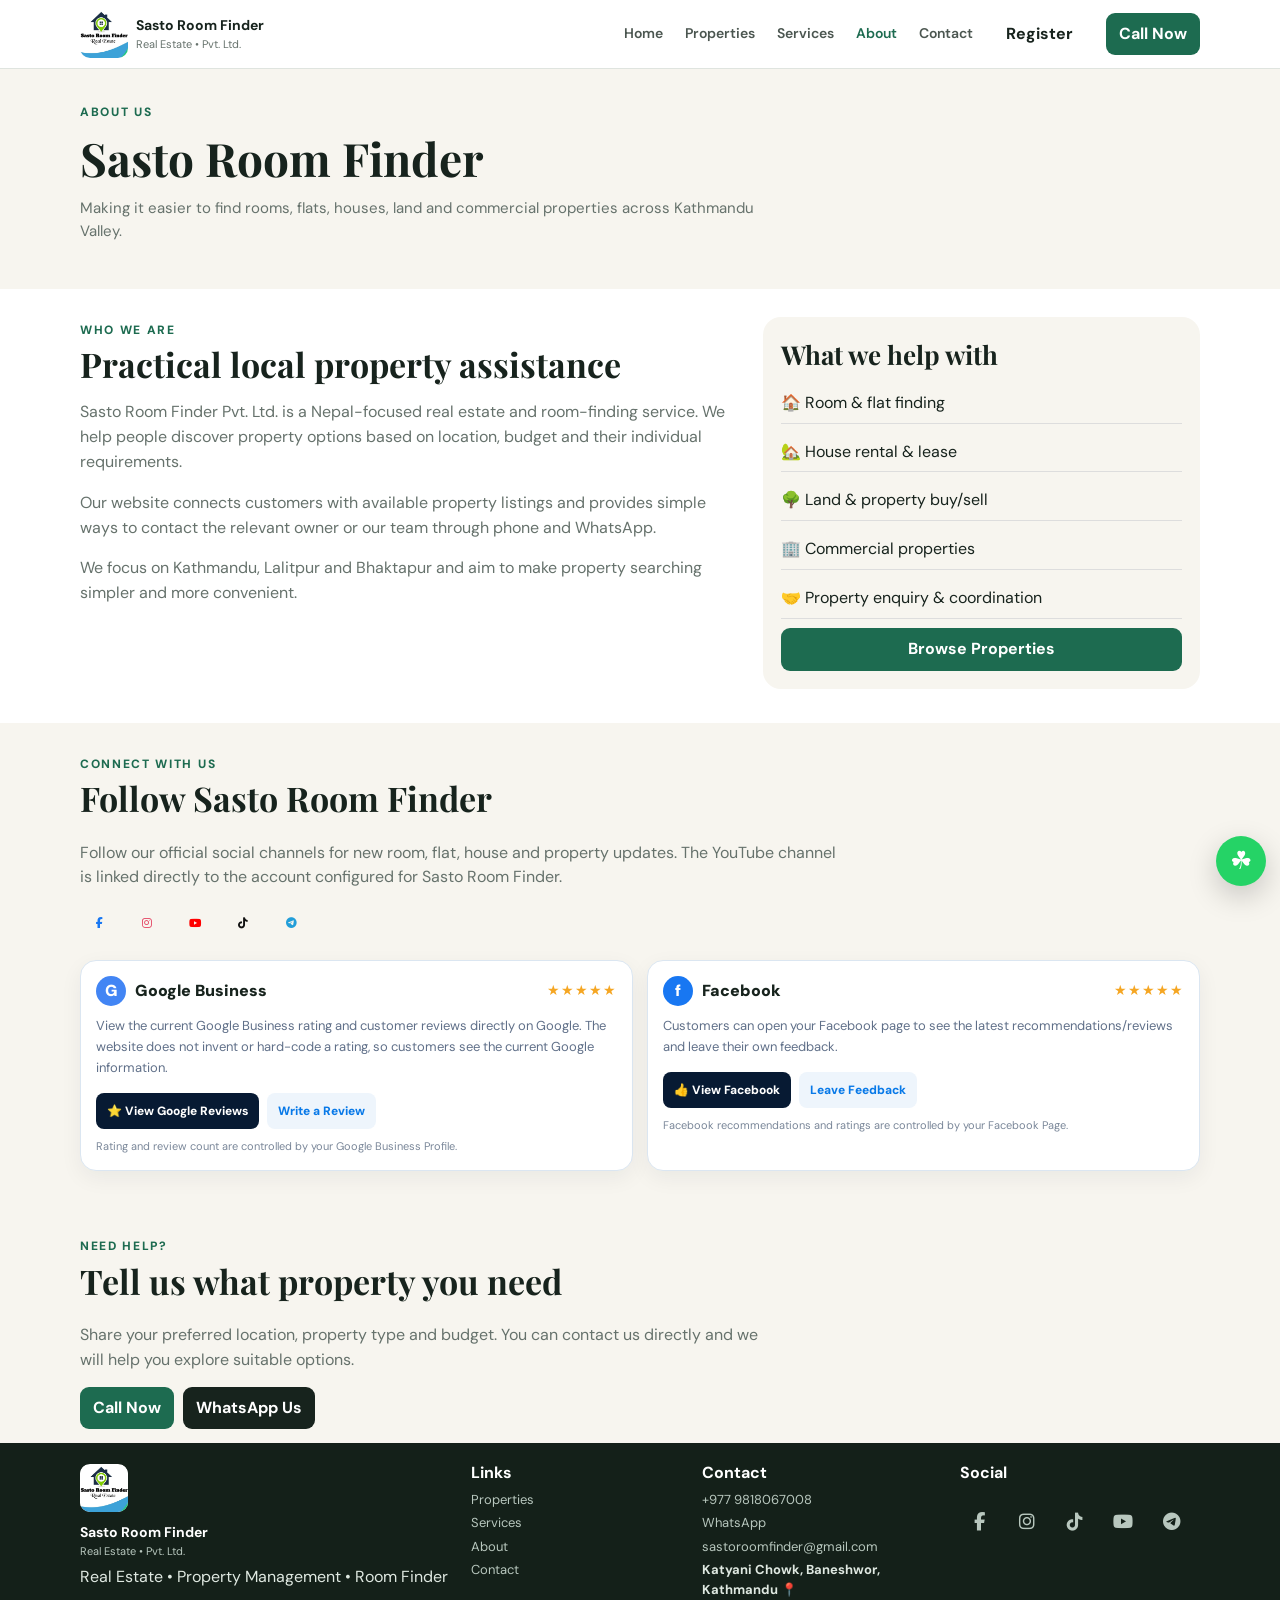
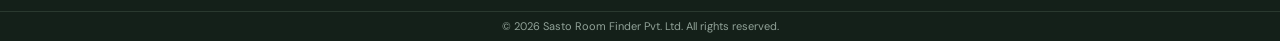
==== commit 5403a107: "Polish About footer social icons for mobile" ====
--- a/about.html
+++ b/about.html
@@ -153,11 +153,13 @@
     </div>
     <div>
       <h4>Social</h4>
-      <a href="https://www.facebook.com/100064213865360" target="_blank" rel="noopener" aria-label="Facebook">Facebook</a>
-      <a href="https://www.instagram.com/sasto_room_finder_official?stkn=MWVwaGZ1cXJmcnh5Zw==" target="_blank" rel="noopener" aria-label="Instagram">Instagram</a>
-      <a href="https://www.tiktok.com/@sastoroomfinder" target="_blank" rel="noopener" aria-label="TikTok">TikTok</a>
-      <a href="https://youtube.com/@sastoroomfinder?si=jG1Jx1vw2k0mih7f" target="_blank" rel="noopener" aria-label="YouTube">YouTube</a>
-      <a href="https://t.me/sastoroomfinder" target="_blank" rel="noopener" aria-label="Telegram">Telegram</a>
+      <div class="srf-socials" aria-label="Sasto Room Finder social media">
+        <a class="srf-social srf-fb" href="https://www.facebook.com/100064213865360" target="_blank" rel="noopener" aria-label="Facebook" title="Facebook"><i class="fa-brands fa-facebook-f"></i></a>
+        <a class="srf-social srf-ig" href="https://www.instagram.com/sasto_room_finder_official?stkn=MWVwaGZ1cXJmcnh5Zw==" target="_blank" rel="noopener" aria-label="Instagram" title="Instagram"><i class="fa-brands fa-instagram"></i></a>
+        <a class="srf-social srf-tt" href="https://www.tiktok.com/@sastoroomfinder" target="_blank" rel="noopener" aria-label="TikTok" title="TikTok"><i class="fa-brands fa-tiktok"></i></a>
+        <a class="srf-social srf-yt" href="https://youtube.com/@sastoroomfinder?si=jG1Jx1vw2k0mih7f" target="_blank" rel="noopener" aria-label="YouTube" title="YouTube"><i class="fa-brands fa-youtube"></i></a>
+        <a class="srf-social srf-tg" href="https://t.me/sastoroomfinder" target="_blank" rel="noopener" aria-label="Telegram" title="Telegram"><i class="fa-brands fa-telegram"></i></a>
+      </div>
     </div>
   </div>
   <div class="copyright">© 2026 Sasto Room Finder Pvt. Ltd. All rights reserved.</div>
--- a/styles.css
+++ b/styles.css
@@ -402,3 +402,49 @@
     padding-bottom:6px!important;
   }
 }
+
+
+/* SRF PROFESSIONAL MOBILE FOOTER + BUSINESS CARD
+   Keeps the bottom of every public page aligned and easy to scan on phones.
+*/
+.srf-business-card{
+  margin:18px 0 4px;
+  padding:20px;
+  border-radius:18px;
+  border:1px solid #dfe4df;
+  background:linear-gradient(135deg,#142019 0%,#1d6b50 100%);
+  color:#fff;
+  box-shadow:0 16px 40px rgba(23,35,29,.14);
+  overflow:hidden;
+}
+.srf-business-card-top{display:flex;align-items:center;gap:13px}
+.srf-business-card-top img{width:58px;height:58px;object-fit:contain;border-radius:12px;background:#fff;padding:4px;flex:0 0 auto}
+.srf-business-card-top strong{display:block;font-size:18px;letter-spacing:.04em;line-height:1.15}
+.srf-business-card-top span{display:block;margin-top:4px;color:#dfe8e1;font-size:12px}
+.srf-business-card-line{height:1px;background:rgba(255,255,255,.22);margin:16px 0 13px}
+.srf-business-card-details{display:grid;gap:8px}
+.srf-business-card-details a{display:flex;align-items:flex-start;gap:9px;color:#fff!important;font-size:12px;line-height:1.4}
+.srf-business-card-details i{width:16px;text-align:center;color:#d9f2e5;flex:0 0 16px;margin-top:2px}
+.srf-socials{display:flex;align-items:center;flex-wrap:wrap;gap:8px;margin-top:8px}
+.srf-social{display:inline-flex!important;align-items:center;justify-content:center;width:36px;height:36px;margin:0!important;border-radius:50%;background:transparent!important;border:0!important;padding:0!important;font-size:18px!important;line-height:1}
+.srf-social .srf-icon{display:inline-flex}
+@media(max-width:520px){
+  .contact-grid{gap:16px!important}
+  .contact-info{min-width:0}
+  .contact-card{gap:11px!important}
+  .contact-card span{font-size:21px!important}
+  .srf-business-card{margin-top:14px;padding:16px;border-radius:16px}
+  .srf-business-card-top img{width:50px;height:50px}
+  .srf-business-card-top strong{font-size:16px}
+  .srf-business-card-details a{font-size:11.5px;overflow-wrap:anywhere}
+  .footer-grid{grid-template-columns:1fr 1fr!important;column-gap:18px!important;row-gap:14px!important}
+  .footer-grid>div:first-child{grid-column:1/-1}
+  .footer-grid>div:nth-child(2),.footer-grid>div:nth-child(3),.footer-grid>div:nth-child(4){min-width:0}
+  .footer-grid .srf-socials{gap:6px}
+  .footer-grid .srf-social{width:32px;height:32px;font-size:16px!important}
+  footer{padding-bottom:0!important}
+}
+@media(max-width:360px){
+  .footer-grid{grid-template-columns:1fr!important}
+  .footer-grid>div:first-child{grid-column:auto}
+}
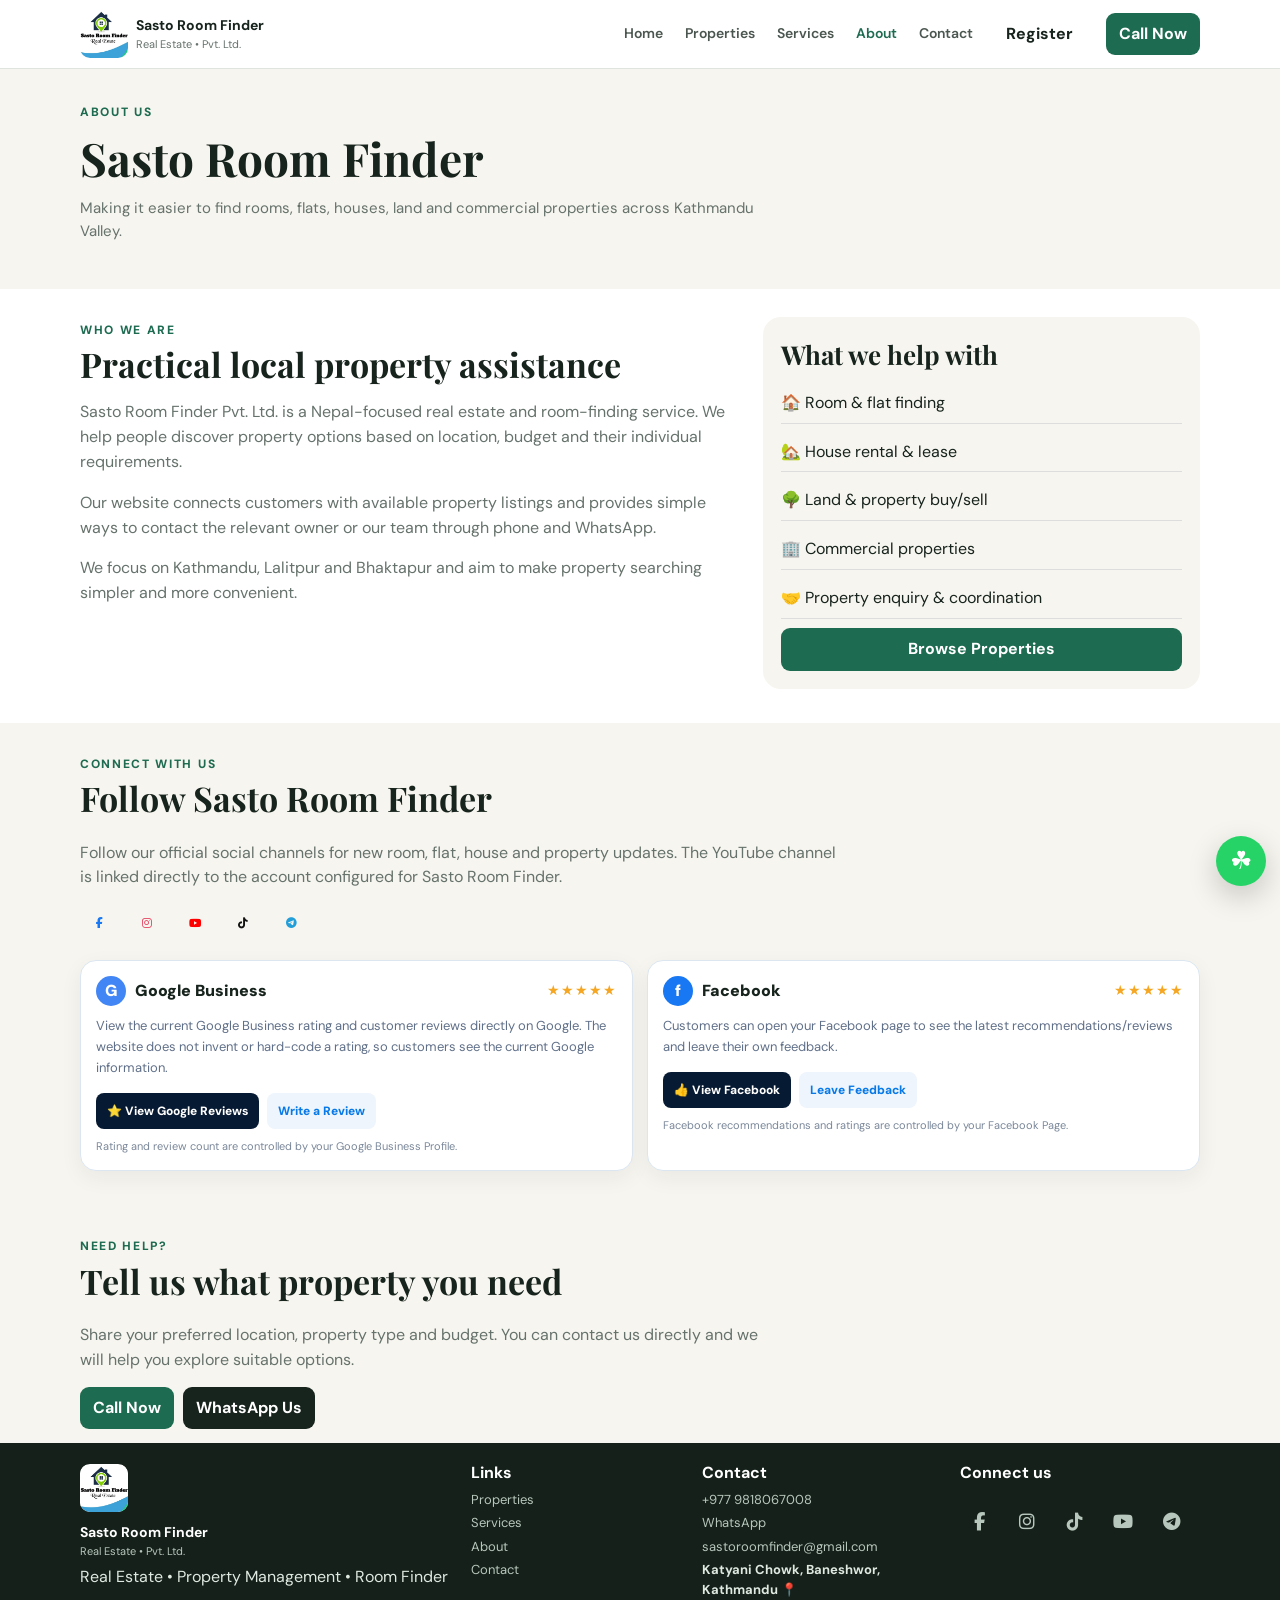
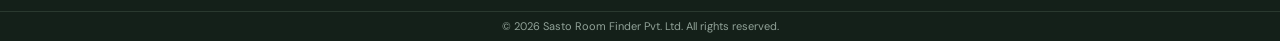
==== commit 7c560c23: "Rename footer Social to Connect us" ====
--- a/about.html
+++ b/about.html
@@ -152,7 +152,7 @@
       <a href="https://www.google.com/maps/search/?api=1&query=Sasto+Room+Finder+Pvt.+Ltd.%2C+Katyani+Chowk%2C+Baneshwor%2C+Kathmandu" target="_blank" rel="noopener">Katyani Chowk, Baneshwor, Kathmandu 📍</a>
     </div>
     <div>
-      <h4>Social</h4>
+      <h4>Connect us</h4>
       <div class="srf-socials" aria-label="Sasto Room Finder social media">
         <a class="srf-social srf-fb" href="https://www.facebook.com/100064213865360" target="_blank" rel="noopener" aria-label="Facebook" title="Facebook"><i class="fa-brands fa-facebook-f"></i></a>
         <a class="srf-social srf-ig" href="https://www.instagram.com/sasto_room_finder_official?stkn=MWVwaGZ1cXJmcnh5Zw==" target="_blank" rel="noopener" aria-label="Instagram" title="Instagram"><i class="fa-brands fa-instagram"></i></a>
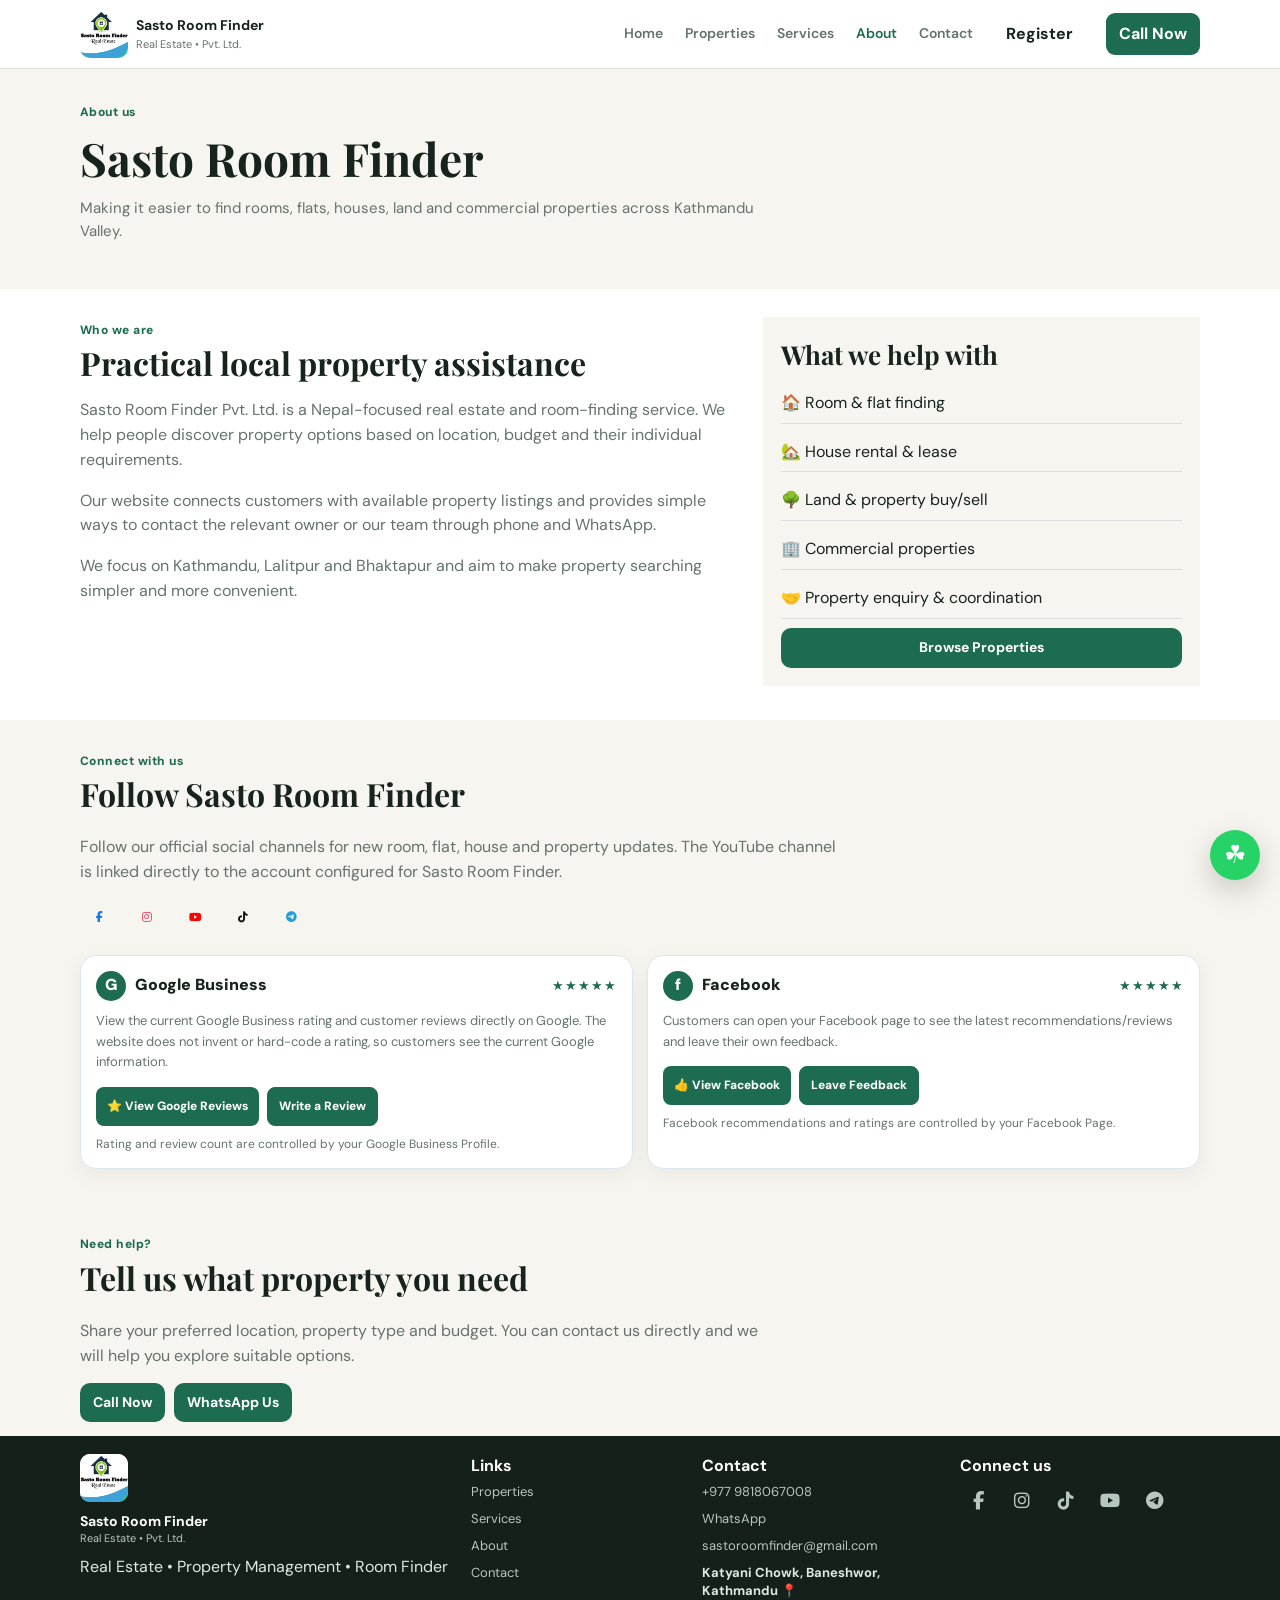
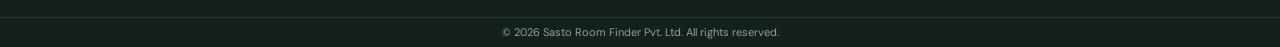
==== commit fe6521c6: "Improve SEO canonical URLs and internal navigation" ====
--- a/about.html
+++ b/about.html
@@ -5,7 +5,7 @@
 <meta name="robots" content="index,follow,max-image-preview:large,max-snippet:-1,max-video-preview:-1">
   <meta name="theme-color" content="#071a33">
   <meta name="viewport" content="width=device-width,initial-scale=1">
-  <link rel="canonical" href="https://www.sastoroomfinder.com.np/about.html">
+  <link rel="canonical" href="https://www.sastoroomfinder.com.np/about">
 <title>About | Sasto Room Finder Pvt. Ltd.</title>
   <meta name="description" content="Learn about Sasto Room Finder, a Nepal-focused room and real estate service helping people find properties across Kathmandu, Lalitpur and Bhaktapur.">
   <meta name="keywords" content="Sasto Room Finder Nepal, real estate Kathmandu, room finder Kathmandu, property service Nepal">
@@ -14,11 +14,11 @@
 <meta property="og:title" content="About | Sasto Room Finder Pvt. Ltd.">
   <meta property="og:description" content="Learn about Sasto Room Finder, a Nepal-focused room and real estate service helping people find properties across Kathmandu, Lalitpur and Bhaktapur.">
   <meta property="og:type" content="website">
-  <meta property="og:url" content="https://www.sastoroomfinder.com.np/about.html">
+  <meta property="og:url" content="https://www.sastoroomfinder.com.np/about">
   <meta property="og:image" content="https://www.sastoroomfinder.com.np/official-logo.jpg">
   <meta name="twitter:card" content="summary">
   <link rel="stylesheet" href="styles.css"><link rel="stylesheet" href="https://cdnjs.cloudflare.com/ajax/libs/font-awesome/6.5.2/css/all.min.css">
-<script type="application/ld+json">{"@context":"https://schema.org","@type":"BreadcrumbList","itemListElement":[{"@type":"ListItem","position":1,"name":"Sasto Room Finder","item":"https://www.sastoroomfinder.com.np/"},{"@type":"ListItem","position":2,"name":"About","item":"https://www.sastoroomfinder.com.np/about.html"}]}</script>
+<script type="application/ld+json">{"@context":"https://schema.org","@type":"BreadcrumbList","itemListElement":[{"@type":"ListItem","position":1,"name":"Sasto Room Finder","item":"https://www.sastoroomfinder.com.np/"},{"@type":"ListItem","position":2,"name":"About","item":"https://www.sastoroomfinder.com.np/about"}]}</script>
 <style>
 .srf-socials{display:flex;align-items:center;flex-wrap:wrap;gap:10px;margin-top:14px}
 .srf-social{display:inline-flex;align-items:center;justify-content:center;width:38px;height:38px;border:0;border-radius:50%;background:transparent;color:#071a33;text-decoration:none;font-size:21px;line-height:1;transition:transform .2s,opacity .2s}
@@ -37,19 +37,19 @@
 <body>
 <header class="topbar">
   <div class="container nav">
-    <a class="brand" href="index.html">
+    <a class="brand" href="/"">
       <img class="official-logo" src="official-logo.jpg" alt="Sasto Room Finder Real Estate">
       <span><b>Sasto Room Finder</b><small>Real Estate • Pvt. Ltd.</small></span>
     </a>
-    <a class="owner-register-icon" href="owner-register.html" aria-label="House Owner Registration" title="Register as House Owner">👤+</a><button class="menu" aria-label="Open menu" aria-expanded="false">☰</button>
+    <a class="owner-register-icon" href="/owner-register" aria-label="House Owner Registration" title="Register as House Owner">👤+</a><button class="menu" aria-label="Open menu" aria-expanded="false">☰</button>
     <nav>
-      <a href="index.html">Home</a>
-      <a href="properties.html">Properties</a>
-      <a href="services.html">Services</a>
-      <a class="active" href="about.html">About</a>
-      <a href="contact.html">Contact</a>
+      <a href="/"">Home</a>
+      <a href="/properties">Properties</a>
+      <a href="/services">Services</a>
+      <a class="active" href="/about">About</a>
+      <a href="/contact">Contact</a>
     </nav>
-    <a class="btn btn-light nav-register" href="owner-register.html">Register</a>
+    <a class="btn btn-light nav-register" href="/owner-register">Register</a>
     <a class="btn btn-primary nav-call" href="tel:+9779818067008">Call Now</a>
   </div>
 </header>
@@ -80,7 +80,7 @@
       <span>🌳 Land & property buy/sell</span>
       <span>🏢 Commercial properties</span>
       <span>🤝 Property enquiry & coordination</span>
-      <a class="btn btn-primary" href="properties.html">Browse Properties</a>
+      <a class="btn btn-primary" href="/properties">Browse Properties</a>
     </div>
   </div>
 </section>
@@ -131,7 +131,7 @@
 <footer>
   <div class="container footer-grid">
     <div>
-      <a class="brand light-brand" href="index.html">
+      <a class="brand light-brand" href="/"">
         <img class="official-logo" src="official-logo.jpg" alt="Sasto Room Finder Real Estate">
         <span><b>Sasto Room Finder</b><small>Real Estate • Pvt. Ltd.</small></span>
       </a>
@@ -139,10 +139,10 @@
     </div>
     <div>
       <h4>Links</h4>
-      <a href="properties.html">Properties</a>
-      <a href="services.html">Services</a>
-      <a href="about.html">About</a>
-      <a href="contact.html">Contact</a>
+      <a href="/properties">Properties</a>
+      <a href="/services">Services</a>
+      <a href="/about">About</a>
+      <a href="/contact">Contact</a>
     </div>
     <div>
       <h4>Contact</h4>
--- a/styles.css
+++ b/styles.css
@@ -1,5 +1,5 @@
 @import url('https://fonts.googleapis.com/css2?family=DM+Sans:wght@400;500;600;700&family=Playfair+Display:wght@600;700&display=swap');
-:root{--ink:#17231d;--muted:#66726c;--brand:#1d6b50;--brand2:#124a38;--cream:#f7f5ef;--line:#dfe4df;--white:#fff}*{box-sizing:border-box}body{margin:0;color:var(--ink);font-family:'DM Sans',sans-serif;background:#fff;line-height:1.65}a{color:inherit;text-decoration:none}.container{width:min(1120px,92%);margin:auto}.topbar{position:sticky;top:0;z-index:10;background:rgba(255,255,255,.96);backdrop-filter:blur(12px);border-bottom:1px solid var(--line)}.nav{height:76px;display:flex;align-items:center;gap:28px}.brand{display:flex;align-items:center;gap:10px;min-width:220px}.brand-mark{display:grid;place-items:center;width:44px;height:44px;border-radius:12px;background:var(--brand);color:#fff;font-weight:800;font-size:12px}.brand-logo{width:52px;height:52px;object-fit:contain;border-radius:12px;background:#fff;border:1px solid var(--line)}.brand b{display:block;font-size:15px}.brand small{display:block;color:var(--muted)}nav{display:flex;gap:22px;margin-left:auto}nav a{font-weight:600;font-size:14px;color:#4b5650}nav a:hover,nav a.active{color:var(--brand)}.btn{display:inline-flex;align-items:center;justify-content:center;border:0;border-radius:10px;padding:12px 18px;font-weight:700;cursor:pointer;font-family:inherit}.btn-primary{background:var(--brand);color:#fff}.btn-dark{background:var(--ink);color:#fff}.btn-light{background:#fff;color:var(--ink)}.btn-outline-light{border:1px solid rgba(255,255,255,.65);color:#fff;margin-left:10px}.full{width:100%}.menu{display:none;background:none;border:0;font-size:24px}.hero{background:linear-gradient(135deg,#eff5ef,#faf8f1);padding:80px 0}.hero-grid{display:grid;grid-template-columns:1.15fr .85fr;gap:60px;align-items:center}.eyebrow,.mini-label{font-size:12px;text-transform:uppercase;letter-spacing:.14em;color:var(--brand);font-weight:800}.hero h1,.page-hero h1{font-family:'Playfair Display',serif;font-size:clamp(42px,6vw,70px);line-height:1.05;margin:14px 0}.hero h1 em{color:var(--brand);font-style:normal}.lead{font-size:18px;color:var(--muted);max-width:650px}.hero-actions{display:flex;gap:12px;margin:28px 0}.trust-row{display:flex;flex-wrap:wrap;gap:15px;color:#56625b;font-size:13px}.search-card{background:#fff;padding:28px;border:1px solid var(--line);border-radius:20px;box-shadow:0 20px 60px rgba(23,35,29,.08)}.search-card h2{margin:8px 0 20px}.search-card label,.contact-form label{display:block;font-size:13px;font-weight:700;margin:14px 0}.search-card input,.filters input,.filters select,.contact-form input,.contact-form select,.contact-form textarea{width:100%;margin-top:6px;padding:13px 14px;border:1px solid #d7ddd8;border-radius:9px;font:inherit;background:#fff}.chips{display:flex;gap:8px;flex-wrap:wrap;margin-bottom:14px}.chips a{padding:7px 10px;border:1px solid var(--line);border-radius:20px;font-size:12px}.section{padding:76px 0}.alt{background:var(--cream)}.section-head{display:flex;justify-content:space-between;align-items:end;margin-bottom:30px}.section h2{font-family:'Playfair Display',serif;font-size:38px;line-height:1.15;margin:7px 0 0}.text-link{color:var(--brand);font-weight:700}.cards{display:grid;grid-template-columns:repeat(3,1fr);gap:18px}.card{border:1px solid var(--line);padding:26px;border-radius:16px;background:#fff}.icon,.big-icon{font-size:30px}.card h3{margin-bottom:7px}.card p{color:var(--muted);margin:0}.property-grid{display:grid;grid-template-columns:repeat(4,1fr);gap:14px}.property-tile{background:#fff;border:1px solid var(--line);padding:25px;border-radius:15px;min-height:150px;display:flex;flex-direction:column;justify-content:end}.property-tile span{color:var(--brand);font-size:12px;font-weight:800}.property-tile b{font-size:20px;margin-top:8px}.property-tile small{color:var(--muted)}.rating{display:grid;grid-template-columns:1fr 360px;gap:50px;align-items:center}.rating-box{text-align:center;border:1px solid var(--line);border-radius:18px;padding:28px}.rating-box strong{font-size:54px;display:block}.stars{letter-spacing:5px;font-size:22px}.rating-box span,.rating-box small{display:block;color:var(--muted)}.rating-box small{font-size:11px;margin-top:10px}.cta{background:var(--brand);color:#fff;padding:60px 0}.cta h2{font-family:'Playfair Display',serif;font-size:40px;margin:5px 0}.cta p{opacity:.82}.cta-inner{display:flex;align-items:center;justify-content:space-between;gap:30px}.page-hero{background:var(--cream);padding:75px 0}.page-hero h1{font-size:54px}.page-hero p{max-width:700px;color:var(--muted);font-size:17px}.filters{display:grid;grid-template-columns:1fr 200px 130px;gap:10px;margin-bottom:28px}.listing-grid{display:grid;grid-template-columns:repeat(3,1fr);gap:18px}.listing{border:1px solid var(--line);border-radius:16px;overflow:hidden;background:#fff}.listing-photo{height:180px;background:linear-gradient(135deg,#dbe9df,#f0e7d7);display:grid;place-items:center;font-size:44px}.listing-body{padding:18px}.listing-body h3{margin:0 0 5px}.listing-body p{margin:4px 0;color:var(--muted);font-size:13px}.listing-price{font-weight:800;color:var(--brand);margin-top:12px}.service-list{display:grid;grid-template-columns:1fr 1fr;gap:18px}.service-list article{display:flex;gap:20px;border:1px solid var(--line);padding:25px;border-radius:16px}.service-list h2{font-family:'Playfair Display',serif;margin:0 0 6px}.service-list p{color:var(--muted);margin:0}.about-grid{display:grid;grid-template-columns:1.2fr .8fr;gap:60px}.about-grid p{color:var(--muted)}.about-box{background:var(--cream);border-radius:18px;padding:28px;display:flex;flex-direction:column;gap:15px}.about-box b{font-family:'Playfair Display',serif;font-size:26px}.about-box span{padding:10px 0;border-bottom:1px solid #ddd}.contact-grid{display:grid;grid-template-columns:.8fr 1.2fr;gap:40px}.contact-card{display:flex;gap:15px;padding:18px 0;border-bottom:1px solid var(--line)}.contact-card span{font-size:25px}.contact-card b{display:block}.contact-card a{color:var(--brand);font-weight:700}.contact-card p{margin:0;color:var(--muted)}.contact-form{border:1px solid var(--line);border-radius:18px;padding:28px}.contact-form h2{font-family:'Playfair Display',serif}.socials{display:flex;gap:10px;margin-top:20px;flex-wrap:wrap}.socials a{border:1px solid var(--line);padding:9px 13px;border-radius:20px}.floating-wa{position:fixed;right:20px;bottom:20px;width:56px;height:56px;border-radius:50%;background:#25d366;color:#fff;display:grid;place-items:center;font-size:25px;box-shadow:0 10px 30px rgba(0,0,0,.2);z-index:20}footer{background:#142019;color:#dfe8e1;padding:30px 0 0}.footer-grid{display:grid;grid-template-columns:1.4fr .8fr .9fr .9fr;gap:22px}.footer-grid h4{color:#fff;margin:0 0 8px}.footer-grid a,.footer-grid span{display:block;color:#b8c7be;margin:7px 0;font-size:14px}.light-brand b{color:#fff}.light-brand small{color:#b8c7be}.copyright{border-top:1px solid #2a392f;margin-top:16px;padding:10px 0;text-align:center;color:#91a298;font-size:11px;line-height:1.35}@media(max-width:800px){.nav{height:68px}.nav-call,nav{display:none}.menu{display:block;margin-left:auto}.hero-grid,.rating,.about-grid,.contact-grid{grid-template-columns:1fr}.hero{padding:55px 0}.cards,.listing-grid,.property-grid,.service-list,.footer-grid{grid-template-columns:1fr 1fr}.section{padding:55px 0}.cta-inner{display:block}.cta .btn{margin-top:15px}.filters{grid-template-columns:1fr}.page-hero h1{font-size:44px}}@media(max-width:520px){.cards,.listing-grid,.property-grid,.service-list,.footer-grid{grid-template-columns:1fr}.hero-actions{flex-direction:column}.hero-actions .btn{width:100%}.brand{min-width:0}.brand b{font-size:13px}.section h2{font-size:32px}}
+:root{--ink:#17231d;--muted:#66726c;--brand:#1d6b50;--brand2:#124a38;--cream:#f7f5ef;--line:#dfe4df;--white:#fff}*{box-sizing:border-box}body{margin:0;color:var(--ink);font-family:'DM Sans',sans-serif;background:#fff;line-height:1.65}a{color:inherit;text-decoration:none}.container{width:min(1120px,92%);margin:auto}.topbar{position:sticky;top:0;z-index:10;background:rgba(255,255,255,.96);backdrop-filter:blur(12px);border-bottom:1px solid var(--line)}.nav{height:76px;display:flex;align-items:center;gap:28px}.brand{display:flex;align-items:center;gap:10px;min-width:220px}.brand-mark{display:grid;place-items:center;width:44px;height:44px;border-radius:12px;background:var(--brand);color:#fff;font-weight:800;font-size:12px}.brand-logo{width:52px;height:52px;object-fit:contain;border-radius:12px;background:#fff;border:1px solid var(--line)}.brand b{display:block;font-size:15px}.brand small{display:block;color:var(--muted)}nav{display:flex;gap:22px;margin-left:auto}nav a{font-weight:600;font-size:14px;color:#4b5650}nav a:hover,nav a.active{color:var(--brand)}.btn{display:inline-flex;align-items:center;justify-content:center;border:0;border-radius:10px;padding:12px 18px;font-weight:700;cursor:pointer;font-family:inherit}.btn-primary{background:var(--brand);color:#fff}.btn-dark{background:var(--ink);color:#fff}.btn-light{background:#fff;color:var(--ink)}.btn-outline-light{border:1px solid rgba(255,255,255,.65);color:#fff;margin-left:10px}.full{width:100%}.menu{display:none;background:none;border:0;font-size:24px}.hero{background:linear-gradient(135deg,#eff5ef,#faf8f1);padding:80px 0}.hero-grid{display:grid;grid-template-columns:1.15fr .85fr;gap:60px;align-items:center}.eyebrow,.mini-label{font-size:12px;text-transform:uppercase;letter-spacing:.14em;color:var(--brand);font-weight:800}.hero h1,.page-hero h1{font-family:'Playfair Display',serif;font-size:clamp(42px,6vw,70px);line-height:1.05;margin:14px 0}.hero h1 em{color:var(--brand);font-style:normal}.lead{font-size:18px;color:var(--muted);max-width:650px}.hero-actions{display:flex;gap:12px;margin:28px 0}.trust-row{display:flex;flex-wrap:wrap;gap:15px;color:#56625b;font-size:13px}.search-card{background:#fff;padding:28px;border:1px solid var(--line);border-radius:20px;box-shadow:0 20px 60px rgba(23,35,29,.08)}.search-card h2{margin:8px 0 20px}.search-card label,.contact-form label{display:block;font-size:13px;font-weight:700;margin:14px 0}.search-card input,.filters input,.filters select,.contact-form input,.contact-form select,.contact-form textarea{width:100%;margin-top:6px;padding:13px 14px;border:1px solid #d7ddd8;border-radius:9px;font:inherit;background:#fff}.chips{display:flex;gap:8px;flex-wrap:wrap;margin-bottom:14px}.chips a{padding:7px 10px;border:1px solid var(--line);border-radius:20px;font-size:12px}.section{padding:76px 0}.alt{background:var(--cream)}.section-head{display:flex;justify-content:space-between;align-items:end;margin-bottom:30px}.section h2{font-family:'Playfair Display',serif;font-size:38px;line-height:1.15;margin:7px 0 0}.text-link{color:var(--brand);font-weight:700}.cards{display:grid;grid-template-columns:repeat(3,1fr);gap:18px}.card{border:1px solid var(--line);padding:26px;border-radius:16px;background:#fff}.icon,.big-icon{font-size:30px}.card h3{margin-bottom:7px}.card p{color:var(--muted);margin:0}.property-grid{display:grid;grid-template-columns:repeat(4,1fr);gap:14px}.property-tile{background:#fff;border:1px solid var(--line);padding:25px;border-radius:15px;min-height:150px;display:flex;flex-direction:column;justify-content:end}.property-tile span{color:var(--brand);font-size:12px;font-weight:800}.property-tile b{font-size:20px;margin-top:8px}.property-tile small{color:var(--muted)}.rating{display:grid;grid-template-columns:1fr 360px;gap:50px;align-items:center}.rating-box{text-align:center;border:1px solid var(--line);border-radius:18px;padding:28px}.rating-box strong{font-size:54px;display:block}.stars{letter-spacing:5px;font-size:22px}.rating-box span,.rating-box small{display:block;color:var(--muted)}.rating-box small{font-size:11px;margin-top:10px}.cta{background:var(--brand);color:#fff;padding:60px 0}.cta .eyebrow{color:#e6fff0!important;font-weight:800}.cta h2{font-family:'Playfair Display',serif;font-size:40px;margin:5px 0;font-weight:800;color:#fff}.cta p{opacity:1;color:#fff;font-weight:600;font-size:16px;line-height:1.6;max-width:680px;text-shadow:0 1px 1px rgba(0,0,0,.12)}.cta-inner{display:flex;align-items:center;justify-content:space-between;gap:30px}.page-hero{background:var(--cream);padding:75px 0}.page-hero h1{font-size:54px}.page-hero p{max-width:700px;color:var(--muted);font-size:17px}.filters{display:grid;grid-template-columns:1fr 200px 130px;gap:10px;margin-bottom:28px}.listing-grid{display:grid;grid-template-columns:repeat(3,1fr);gap:18px}.listing{border:1px solid var(--line);border-radius:16px;overflow:hidden;background:#fff}.listing-photo{height:180px;background:linear-gradient(135deg,#dbe9df,#f0e7d7);display:grid;place-items:center;font-size:44px}.listing-body{padding:18px}.listing-body h3{margin:0 0 5px}.listing-body p{margin:4px 0;color:var(--muted);font-size:13px}.listing-price{font-weight:800;color:var(--brand);margin-top:12px}.service-list{display:grid;grid-template-columns:1fr 1fr;gap:18px}.service-list article{display:flex;gap:20px;border:1px solid var(--line);padding:25px;border-radius:16px}.service-list h2{font-family:'Playfair Display',serif;margin:0 0 6px}.service-list p{color:var(--muted);margin:0}.about-grid{display:grid;grid-template-columns:1.2fr .8fr;gap:60px}.about-grid p{color:var(--muted)}.about-box{background:var(--cream);border-radius:18px;padding:28px;display:flex;flex-direction:column;gap:15px}.about-box b{font-family:'Playfair Display',serif;font-size:26px}.about-box span{padding:10px 0;border-bottom:1px solid #ddd}.contact-grid{display:grid;grid-template-columns:.8fr 1.2fr;gap:40px}.contact-card{display:flex;gap:15px;padding:18px 0;border-bottom:1px solid var(--line)}.contact-card span{font-size:25px}.contact-card b{display:block}.contact-card a{color:var(--brand);font-weight:700}.contact-card p{margin:0;color:var(--muted)}.contact-form{border:1px solid var(--line);border-radius:18px;padding:28px}.contact-form h2{font-family:'Playfair Display',serif}.socials{display:flex;gap:10px;margin-top:20px;flex-wrap:wrap}.socials a{border:1px solid var(--line);padding:9px 13px;border-radius:20px}.floating-wa{position:fixed;right:20px;bottom:20px;width:56px;height:56px;border-radius:50%;background:#25d366;color:#fff;display:grid;place-items:center;font-size:25px;box-shadow:0 10px 30px rgba(0,0,0,.2);z-index:20}footer{background:#142019;color:#dfe8e1;padding:30px 0 0}.footer-grid{display:grid;grid-template-columns:1.4fr .8fr .9fr .9fr;gap:22px}.footer-grid h4{color:#fff;margin:0 0 8px}.footer-grid a,.footer-grid span{display:block;color:#b8c7be;margin:7px 0;font-size:14px}.light-brand b{color:#fff}.light-brand small{color:#b8c7be}.copyright{border-top:1px solid #2a392f;margin-top:16px;padding:10px 0;text-align:center;color:#91a298;font-size:11px;line-height:1.35}@media(max-width:800px){.nav{height:68px}.nav-call,nav{display:none}.menu{display:block;margin-left:auto}.hero-grid,.rating,.about-grid,.contact-grid{grid-template-columns:1fr}.hero{padding:55px 0}.cards,.listing-grid,.property-grid,.service-list,.footer-grid{grid-template-columns:1fr 1fr}.section{padding:55px 0}.cta-inner{display:block}.cta .btn{margin-top:15px}.filters{grid-template-columns:1fr}.page-hero h1{font-size:44px}}@media(max-width:520px){.cards,.listing-grid,.property-grid,.service-list,.footer-grid{grid-template-columns:1fr}.hero-actions{flex-direction:column}.hero-actions .btn{width:100%}.brand{min-width:0}.brand b{font-size:13px}.section h2{font-size:32px}}
 
 .official-logo{width:48px;height:48px;object-fit:contain;border-radius:10px;background:#fff}
 .light-brand .official-logo{background:#fff}
@@ -448,3 +448,451 @@
   .footer-grid{grid-template-columns:1fr!important}
   .footer-grid>div:first-child{grid-column:auto}
 }
+
+/* SRF CONNECT US: keep social icons in one horizontal row */
+.footer-grid .srf-socials{display:flex!important;flex-direction:row!important;flex-wrap:nowrap!important;align-items:center!important;gap:8px!important;white-space:nowrap!important}
+.footer-grid .srf-social{display:inline-flex!important;flex:0 0 36px!important}
+@media(max-width:520px){.footer-grid .srf-socials{flex-wrap:nowrap!important;gap:5px!important}.footer-grid .srf-social{flex:0 0 31px!important;width:31px!important;height:31px!important;font-size:15px!important}}
+
+
+/* SRF USABILITY AUDIT — homepage consistency + accessible states */
+:root{
+  --srf-text:16px;
+  --srf-small:12px;
+  --srf-meta:13px;
+  --srf-nav:14px;
+  --srf-lead:16px;
+  --srf-card-title:20px;
+  --srf-h2:32px;
+  --srf-h1:52px;
+  --srf-radius-card:16px;
+  --srf-radius-control:10px;
+  --srf-radius-small:8px;
+}
+
+/* 1 — shared homepage type scale */
+body{font-size:var(--srf-text)}
+main .eyebrow,main .mini-label{font-size:var(--srf-small)}
+main .hero h1{font-size:var(--srf-h1)}
+main .lead{font-size:var(--srf-lead)}
+main .section h2,main .cta h2{font-size:var(--srf-h2)}
+main .card h3{font-size:var(--srf-card-title)}
+main .trust-row{font-size:var(--srf-meta)}
+main .chips a{font-size:var(--srf-small)}
+main .search-card label{font-size:var(--srf-meta)}
+main .btn{font-size:var(--srf-nav)}
+main .srf-review-card p{font-size:var(--srf-meta)}
+main .srf-review-actions a{font-size:var(--srf-small)}
+main .srf-review-note{font-size:var(--srf-small)}
+main .srf-stars{font-size:var(--srf-meta)}
+
+/* 2 — shared homepage corner-radius system */
+main .search-card,
+main .card,
+main .property-tile,
+main .srf-review-card{border-radius:var(--srf-radius-card)}
+main .btn,
+main .search-card input{border-radius:var(--srf-radius-control)}
+main .chips a,
+main .srf-review-actions a{border-radius:var(--srf-radius-small)}
+main .official-logo{border-radius:var(--srf-radius-control)}
+
+/* 5 — visible and keyboard-accessible property-type state */
+main .chips a{
+  transition:background-color .2s,color .2s,border-color .2s,box-shadow .2s;
+}
+main .chips a.active{
+  background:var(--brand);
+  border-color:var(--brand);
+  color:#fff;
+  font-weight:700;
+}
+main .chips a:focus-visible,
+main .btn:focus-visible,
+main a:focus-visible,
+main input:focus-visible{
+  outline:3px solid rgba(29,107,80,.28);
+  outline-offset:2px;
+}
+
+/* 8 — keep the services link visually associated with its heading */
+main > .section:nth-of-type(2) .section-head{
+  justify-content:flex-start;
+  align-items:center;
+  gap:24px;
+}
+main > .section:nth-of-type(2) .section-head .text-link{
+  margin-left:0;
+}
+
+/* 9 — consistent custom service icons */
+main .card .icon{
+  width:36px;
+  height:36px;
+  display:grid;
+  place-items:center;
+  color:var(--brand);
+  font-size:18px;
+}
+main .card .icon svg{
+  width:30px;
+  height:30px;
+  display:block;
+}
+main .card .icon svg path{
+  fill:currentColor;
+}
+
+/* 10 — align search CTA with the 46px search fields */
+main .search-card input{
+  min-height:46px;
+}
+main .search-card .full{
+  min-height:46px;
+}
+
+/* Footer headings changed from skipped H4 to H3 */
+footer .footer-grid h3{
+  color:#fff;
+  margin:0 0 4px;
+  font-size:var(--srf-card-title);
+}
+
+/* 7 — same solid WhatsApp treatment wherever this CTA appears */
+main .cta .btn[href^="https://wa.me"]{
+  background:#fff;
+  color:var(--ink);
+  border:0;
+}
+
+/* Mobile scale stays within the same shared system */
+@media(max-width:520px){
+  main .hero h1{font-size:40px}
+  main .section h2,main .cta h2{font-size:28px}
+  main .card h3{font-size:var(--srf-card-title)}
+}
+
+
+/* Final homepage radius normalization: five intentional shapes */
+.topbar .owner-register-icon{border-radius:10px}
+main .srf-review-brand .srf-icon{border-radius:50%!important}
+footer .srf-social{border-radius:50%!important}
+.floating-wa{border-radius:50%!important}
+@media(max-width:520px){
+  main > .section:nth-of-type(2) .section-head{
+    flex-direction:column;
+    align-items:flex-start;
+    gap:8px;
+  }
+}
+
+
+/* =========================================================
+   SRF USABILITY AUDIT — FINAL 9-ISSUE CONSISTENCY PASS
+   Uses one compact visual system without changing the existing layout.
+   ========================================================= */
+:root{
+  --srf-text-main:#17231d;
+  --srf-text-muted:#66726c;
+  --srf-text-brand:#1d6b50;
+  --srf-text-on-dark:#ffffff;
+  --srf-wa:#25d366;
+  --srf-radius-card:16px;
+  --srf-radius-control:10px;
+  --srf-radius-pill:8px;
+}
+
+/* 1 — reduce visible text-colour variants to the shared palette */
+main{color:var(--srf-text-main)}
+main p,main small,main .trust-row,main .property-tile small,
+main .srf-review-card p,main .srf-review-note,
+main .lead{color:var(--srf-text-muted)}
+main a,main .text-link,main .eyebrow,main .mini-label,
+main .property-tile .tile-action{color:var(--srf-text-brand)}
+main .btn-primary,main .btn-dark{background:var(--srf-text-brand);color:var(--srf-text-on-dark)}
+main .btn-light{background:#fff;color:var(--srf-text-main)}
+main .srf-review-actions a,
+main .srf-review-actions a.light{background:var(--srf-text-brand);color:#fff}
+main .srf-review-actions a.light{border:1px solid var(--srf-text-brand)}
+main .srf-stars{color:var(--srf-text-brand)}
+main .srf-review-brand .srf-icon{
+  background:var(--srf-text-brand)!important;
+  color:#fff!important;
+}
+nav a{color:var(--srf-text-muted)}
+nav a:hover,nav a.active{color:var(--srf-text-brand)}
+footer .footer-grid a,footer .footer-grid span{color:#b8c7be}
+footer .footer-grid h3{color:#fff}
+footer .light-brand b{color:#fff}
+footer .light-brand small{color:#b8c7be}
+footer .copyright{color:#91a298}
+
+/* 2 — four intentional corner shapes: card, control, small control, circle */
+main .search-card,main .card,main .property-tile,main .srf-review-card,
+main .contact-form,main .listing{border-radius:var(--srf-radius-card)!important}
+main .btn,main .search-card input,main .filters input,main .filters select,
+main .contact-form input,main .contact-form select,main .contact-form textarea{
+  border-radius:var(--srf-radius-control)!important;
+}
+main .chips a,main .srf-review-actions a,main .text-link{border-radius:var(--srf-radius-pill)}
+main .official-logo{border-radius:var(--srf-radius-control)!important}
+.floating-wa,.srf-social,.srf-review-brand .srf-icon{border-radius:50%!important}
+
+/* 3 — sentence case must remain sentence case even if older rules exist */
+main .eyebrow{ text-transform:none!important; letter-spacing:.04em!important; }
+
+/* 4 — one primary-action treatment */
+.btn-primary,.btn-dark,.nav-call{
+  background:var(--brand)!important;
+  color:#fff!important;
+  border:0!important;
+}
+.search-card .full{min-height:46px}
+
+/* 5 — one recognizable WhatsApp treatment everywhere */
+.srf-wa-btn{
+  display:inline-flex!important;
+  align-items:center;
+  justify-content:center;
+  gap:7px;
+  background:var(--srf-wa)!important;
+  color:#fff!important;
+  border:0!important;
+  border-radius:var(--srf-radius-control)!important;
+  font-weight:700;
+}
+.srf-wa-btn:hover,.srf-wa-btn:focus-visible{background:#1fbd59!important;color:#fff!important}
+.srf-wa-link{
+  display:inline-flex!important;
+  align-items:center;
+  gap:7px;
+  width:max-content;
+  padding:8px 11px!important;
+  margin:5px 0!important;
+  background:var(--srf-wa)!important;
+  color:#fff!important;
+  border-radius:var(--srf-radius-control)!important;
+  font-weight:700!important;
+}
+.srf-wa-float{
+  background:var(--srf-wa)!important;
+  color:#fff!important;
+  border-radius:50%!important;
+  font-size:25px!important;
+}
+
+/* 6 — card content starts on the same grid line as the section heading */
+.cards .card{
+  padding-left:0!important;
+  padding-right:16px!important;
+}
+.cards .card .icon,
+.cards .card h3,
+.cards .card p{margin-left:0!important}
+
+/* 7 + 9 — make category tiles visibly actionable; remove decorative numbering */
+.property-tile{position:relative!important;justify-content:flex-start!important}
+.property-tile b{margin-top:0!important}
+.property-tile .tile-action{
+  display:inline-flex;
+  align-items:center;
+  gap:5px;
+  margin-top:auto;
+  padding-top:10px;
+  font-size:12px;
+  font-weight:800;
+}
+.property-tile .tile-action span{
+  color:inherit;
+  font-size:16px;
+  line-height:1;
+  transition:transform .2s ease;
+}
+.property-tile:hover .tile-action span,
+.property-tile:focus-visible .tile-action span{transform:translateX(3px)}
+.property-tile:focus-visible{
+  outline:3px solid rgba(29,107,80,.28);
+  outline-offset:2px;
+}
+
+/* Keep all interactive focus treatment consistent */
+main a:focus-visible,main button:focus-visible,main input:focus-visible{
+  outline:3px solid rgba(29,107,80,.28);
+  outline-offset:2px;
+}
+
+/* =========================================================
+   SRF — FINAL HOMEPAGE USABILITY PASS (15-ISSUE AUDIT)
+   Normalize only the homepage presentation; preserve markup/behavior.
+   ========================================================= */
+
+/* 1 — one deliberate radius system on the homepage */
+main *{border-radius:0!important}
+main .search-card,main .card,main .property-tile,main .srf-review-card{border-radius:16px!important}
+main .btn,main .search-card input{border-radius:10px!important}
+main .chips a,main .srf-review-actions a,main .text-link{border-radius:8px!important}
+main .srf-review-brand .srf-icon{border-radius:50%!important}
+.topbar .owner-register-icon,header .official-logo{border-radius:10px!important}
+footer .srf-social{border-radius:50%!important}
+.floating-wa{border-radius:50%!important}
+
+/* 2 + 3 — identical grid gutters for service and property cards */
+main .cards,main .property-grid{column-gap:18px!important;row-gap:18px!important}
+main .property-grid{grid-template-columns:repeat(4,minmax(0,1fr))}
+@media(max-width:800px){
+  main .cards,main .property-grid{column-gap:14px!important;row-gap:14px!important}
+}
+@media(max-width:520px){
+  main .cards,main .property-grid{column-gap:12px!important;row-gap:12px!important}
+}
+
+/* 4 — all footer columns start on the same top axis */
+.footer-grid{align-items:start!important}
+.footer-grid>div{align-self:start!important}
+.footer-grid .light-brand{align-items:flex-start!important}
+.footer-grid .light-brand .official-logo{margin-top:0!important}
+.footer-grid .light-brand>span{align-self:flex-start!important}
+
+/* 5 — safe viewport offset for the floating WhatsApp control */
+.floating-wa{right:max(20px,env(safe-area-inset-right))!important;bottom:max(20px,env(safe-area-inset-bottom))!important}
+@media(max-width:520px){
+  .floating-wa{right:max(18px,env(safe-area-inset-right))!important;bottom:max(18px,env(safe-area-inset-bottom))!important}
+}
+
+/* 6 — one gap value for every property-type tab */
+main .chips{display:flex!important;gap:8px!important}
+main .chips a{margin:0!important;flex:0 0 auto}
+main .chips a:not(.active){
+  border:1px solid #b7c3bc!important;
+  color:#33413a!important;
+  background:#fff!important;
+  font-weight:700!important;
+}
+
+/* 7 — restore the same vertical rhythm before the primary search action */
+main .search-card .full{display:flex!important;margin-top:12px!important}
+
+/* 8 — stronger inactive-tab affordance without competing with active state */
+main .chips a:not(.active):hover,
+main .chips a:not(.active):focus-visible{
+  border-color:var(--brand)!important;
+  color:var(--brand)!important;
+  background:#f2f7f4!important;
+}
+
+/* 9 — keep services link attached to the heading row */
+main > .section:nth-of-type(2) .section-head{
+  display:flex!important;
+  align-items:flex-end!important;
+  justify-content:space-between!important;
+  gap:18px!important;
+}
+main > .section:nth-of-type(2) .section-head .text-link{
+  margin:0 0 2px auto!important;
+  white-space:nowrap!important;
+}
+@media(max-width:520px){
+  main > .section:nth-of-type(2) .section-head{
+    align-items:flex-start!important;
+    gap:8px!important;
+  }
+  main > .section:nth-of-type(2) .section-head .text-link{
+    margin:0!important;
+  }
+}
+
+/* 10 — balanced service-card content */
+main .cards .card{
+  display:flex!important;
+  flex-direction:column!important;
+  min-height:100%!important;
+  padding:20px!important;
+}
+main .cards .card .icon{margin-bottom:12px!important}
+main .cards .card h3{margin:0 0 8px!important}
+main .cards .card p{margin:0!important;line-height:1.55!important}
+
+/* 11 — one icon treatment: same size, fill, alignment */
+main .cards .card .icon{
+  width:38px!important;
+  height:38px!important;
+  display:grid!important;
+  place-items:center!important;
+  color:var(--brand)!important;
+  flex:0 0 38px!important;
+}
+main .cards .card .icon svg{
+  width:30px!important;
+  height:30px!important;
+  display:block!important;
+}
+main .cards .card .icon svg path{
+  fill:currentColor!important;
+}
+
+/* 12 — consistent apartment naming */
+main .property-tile b{font-size:20px!important;line-height:1.25!important}
+
+/* 13 — equal social hit areas with optical centering */
+.footer-grid .srf-socials{
+  display:flex!important;
+  align-items:center!important;
+  gap:8px!important;
+}
+.footer-grid .srf-social{
+  width:36px!important;
+  height:36px!important;
+  flex:0 0 36px!important;
+  padding:0!important;
+  margin:0!important;
+  display:inline-flex!important;
+  align-items:center!important;
+  justify-content:center!important;
+}
+.footer-grid .srf-social .srf-icon{
+  width:20px!important;
+  height:20px!important;
+  display:inline-flex!important;
+  align-items:center!important;
+  justify-content:center!important;
+  line-height:1!important;
+}
+.footer-grid .srf-social i{font-size:18px!important;line-height:1!important}
+@media(max-width:520px){
+  .footer-grid .srf-socials{gap:6px!important}
+  .footer-grid .srf-social{width:32px!important;height:32px!important;flex-basis:32px!important}
+  .footer-grid .srf-social .srf-icon{width:18px!important;height:18px!important}
+  .footer-grid .srf-social i{font-size:16px!important}
+}
+
+/* 14 — identical vertical rhythm for footer links */
+.footer-grid>div>a{
+  margin:0 0 8px!important;
+  line-height:1.45!important;
+}
+.footer-grid>div>h3{margin:0 0 8px!important}
+.footer-grid .srf-socials{margin-top:0!important}
+.footer-grid>div:first-child>p{margin:8px 0 0!important}
+
+/* 15 — integrate WhatsApp into the dark footer without losing recognition */
+.footer-grid .srf-wa-link{
+  display:inline-flex!important;
+  align-items:center!important;
+  gap:7px!important;
+  margin:0 0 8px!important;
+  padding:7px 10px!important;
+  background:transparent!important;
+  color:#d7f5e2!important;
+  border:1px solid rgba(37,211,102,.65)!important;
+  border-radius:8px!important;
+  font-weight:700!important;
+}
+.footer-grid .srf-wa-link:hover,
+.footer-grid .srf-wa-link:focus-visible{
+  background:rgba(37,211,102,.12)!important;
+  color:#fff!important;
+  border-color:#25d366!important;
+}
+
+/* Floating WhatsApp remains the dedicated high-visibility contact action. */
+.srf-wa-float{box-shadow:0 10px 30px rgba(0,0,0,.20)!important}
